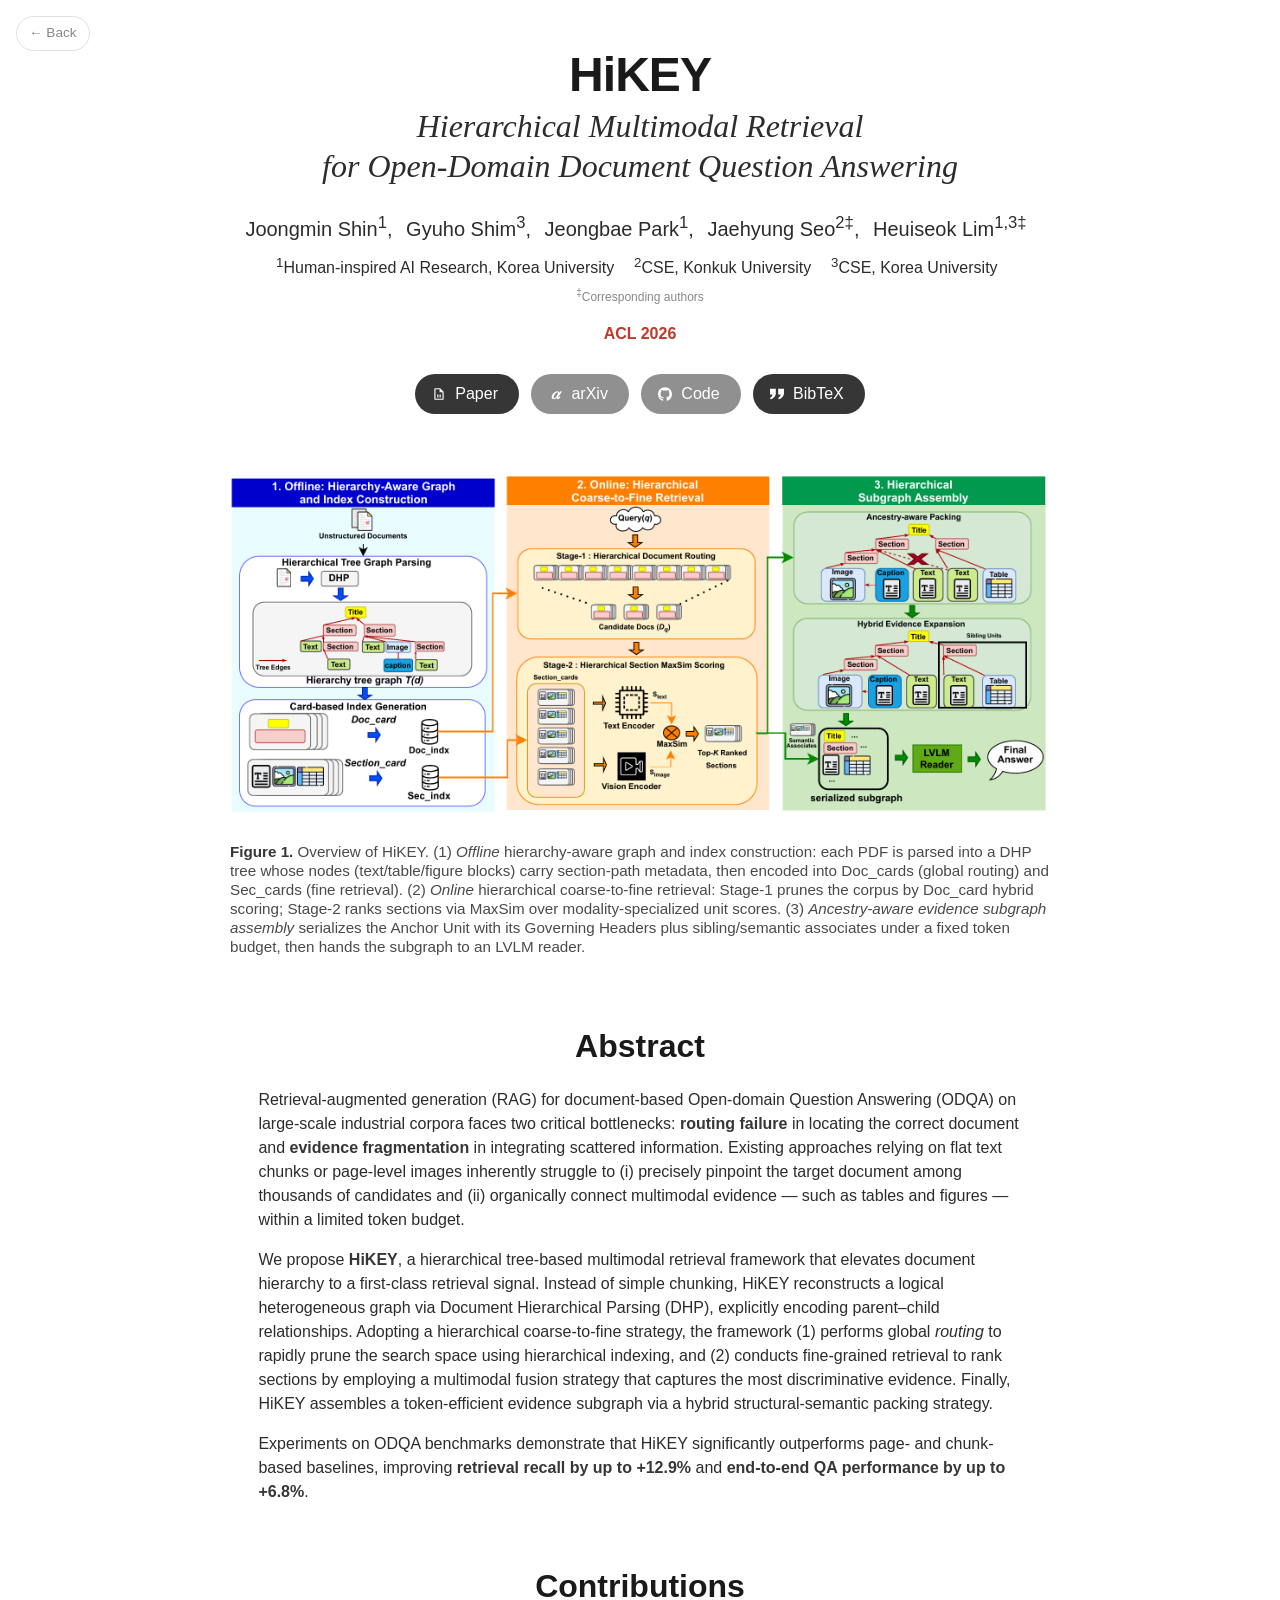
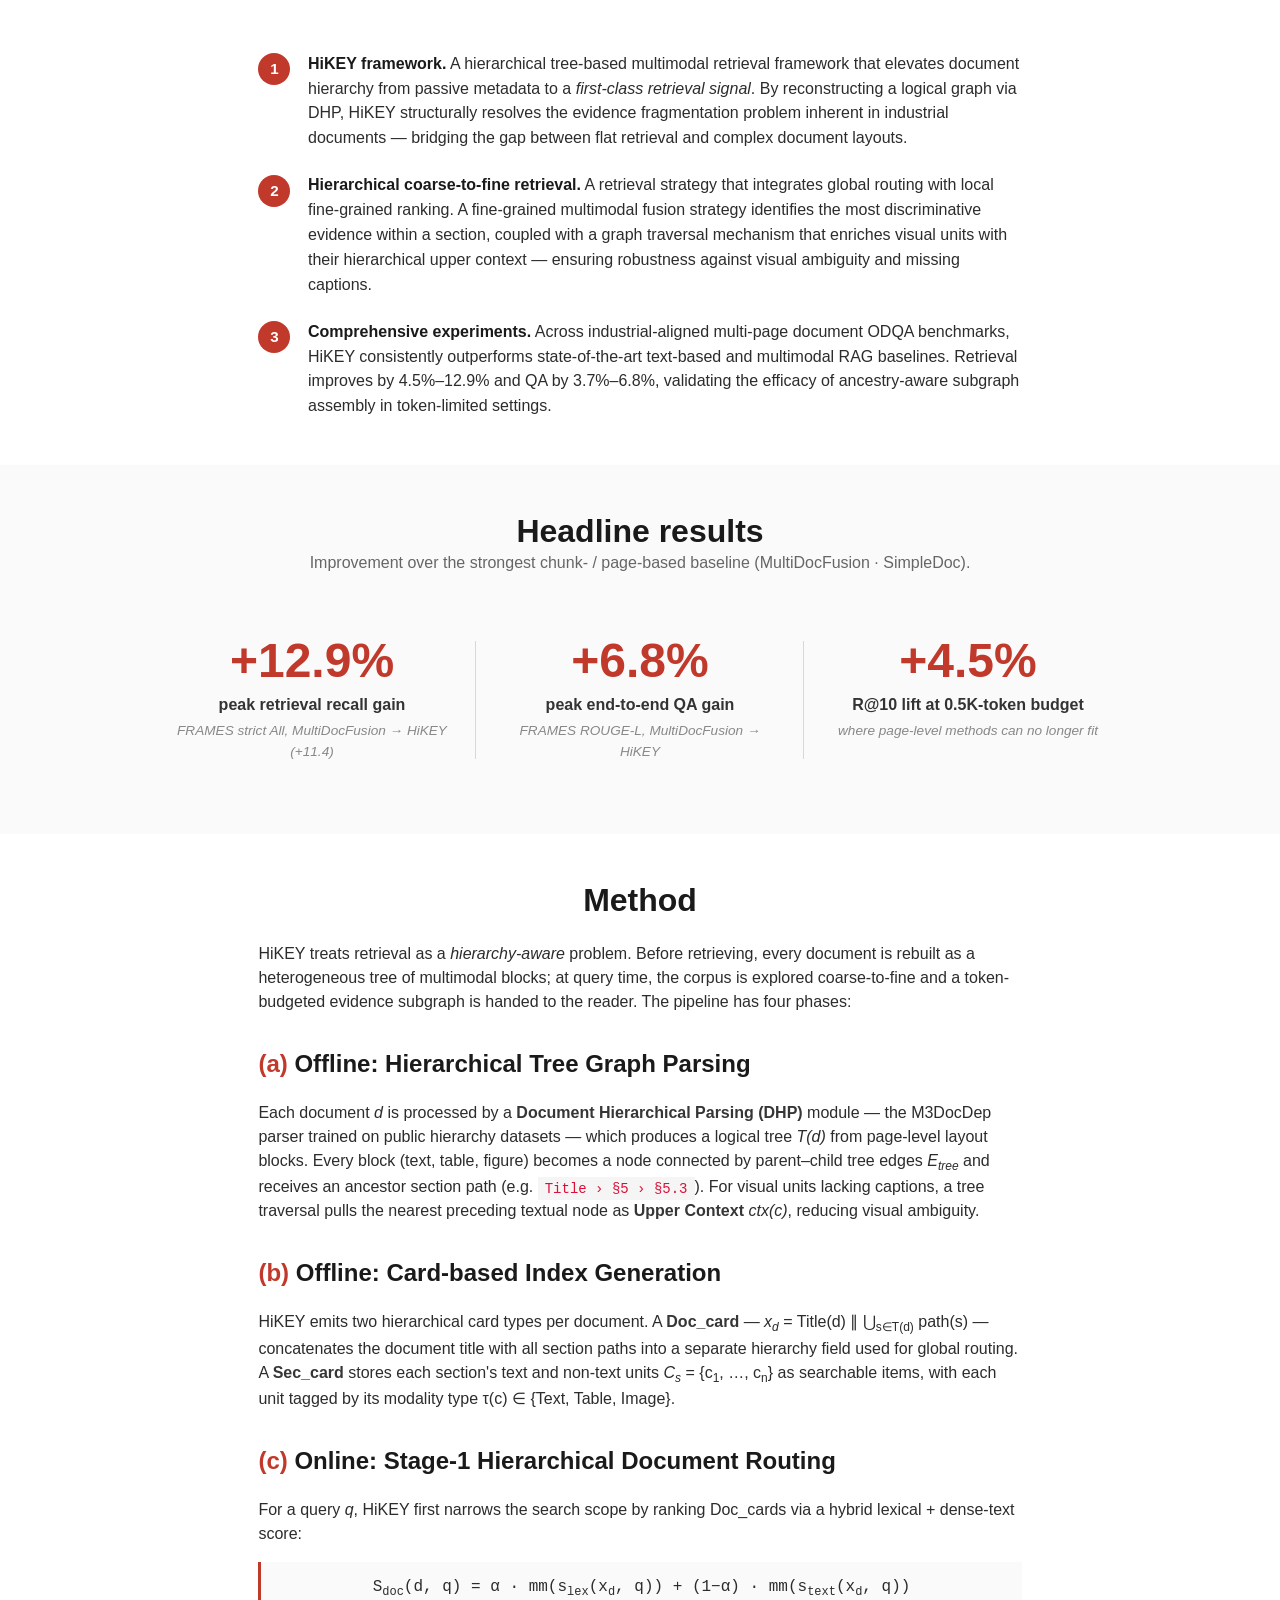
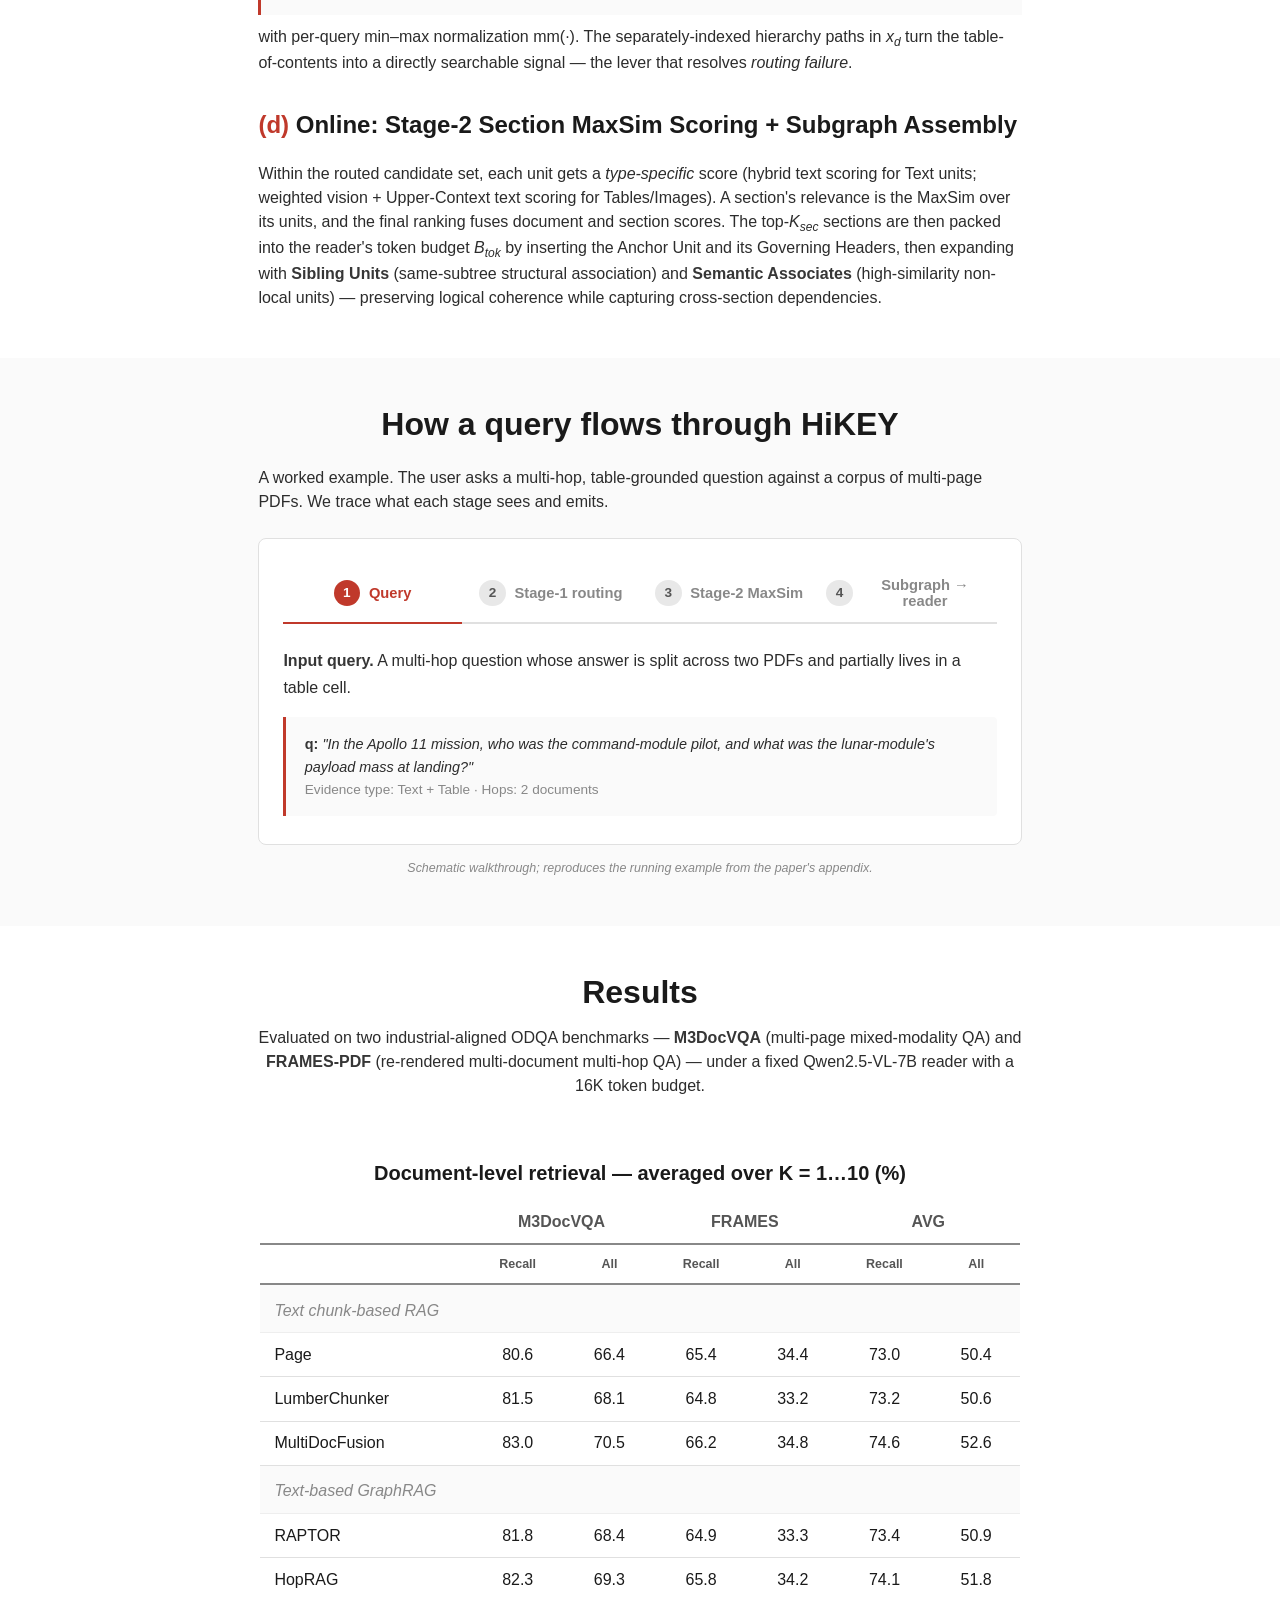
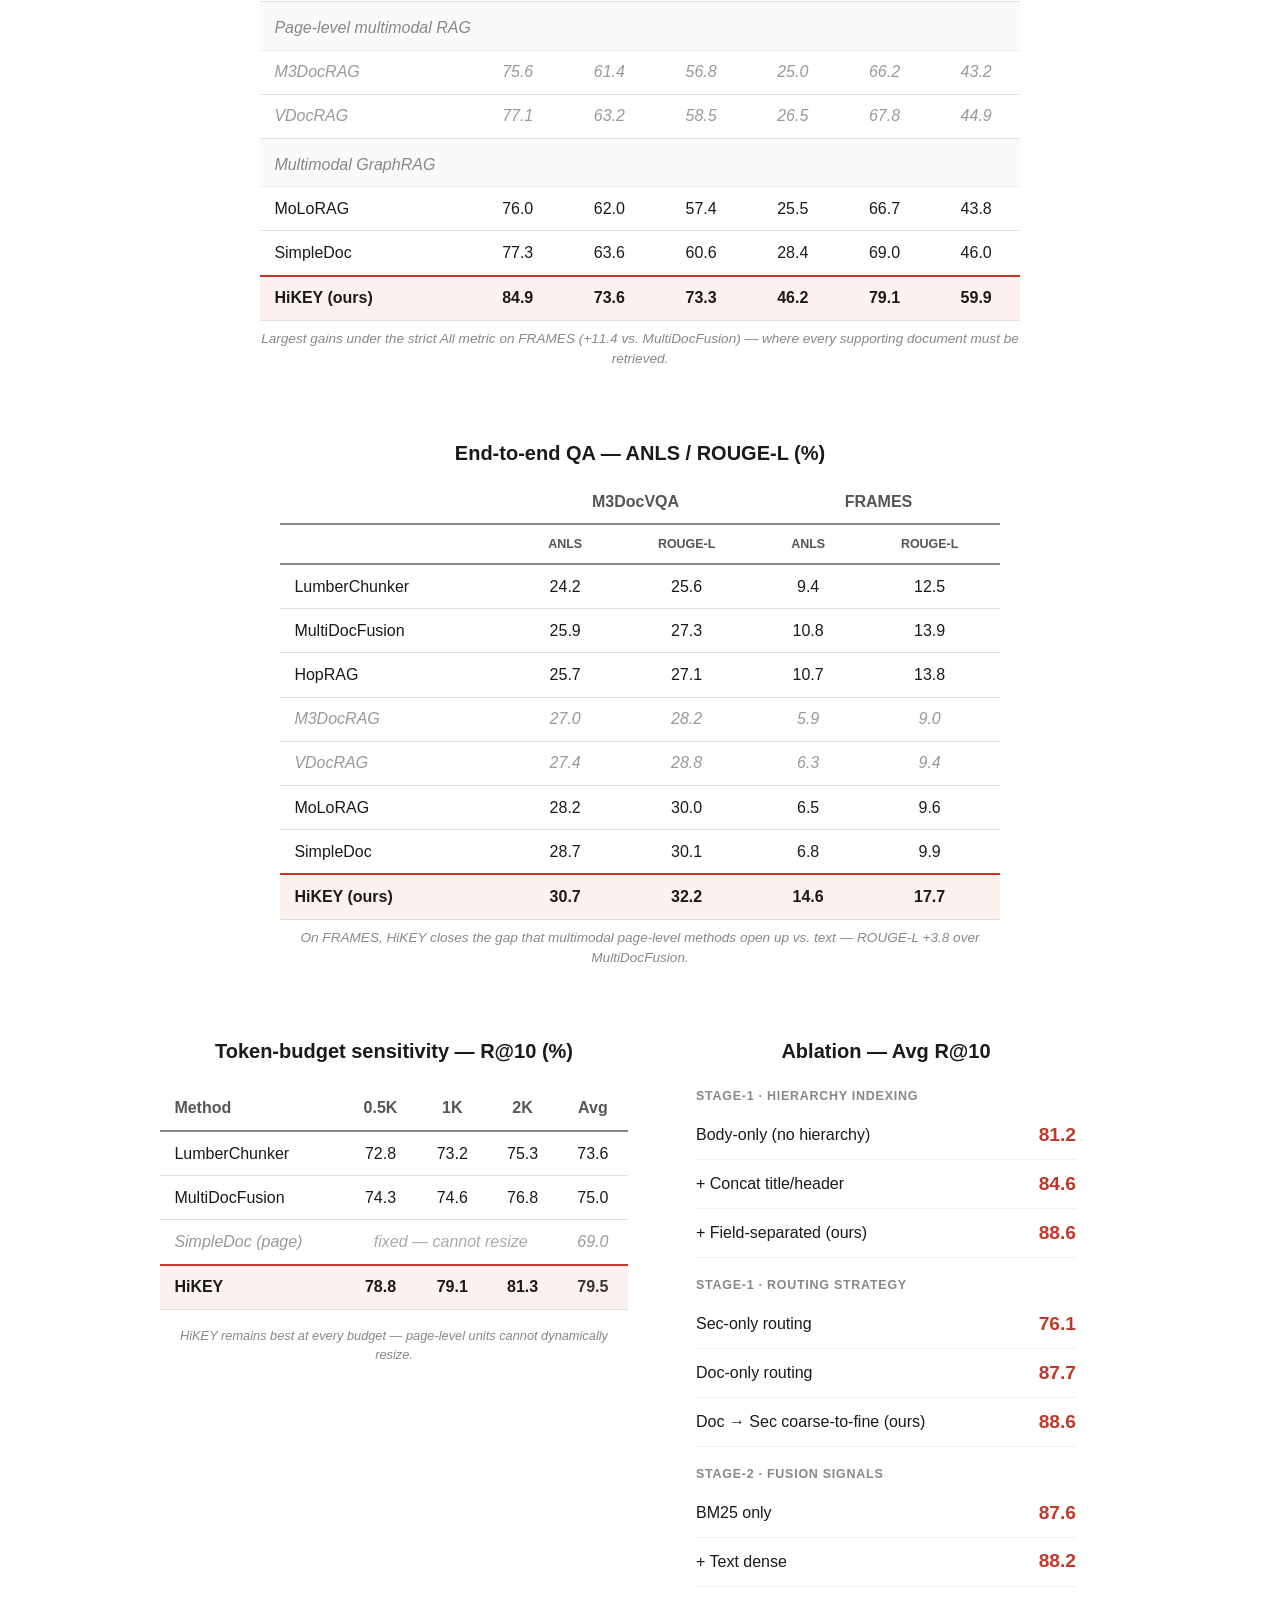
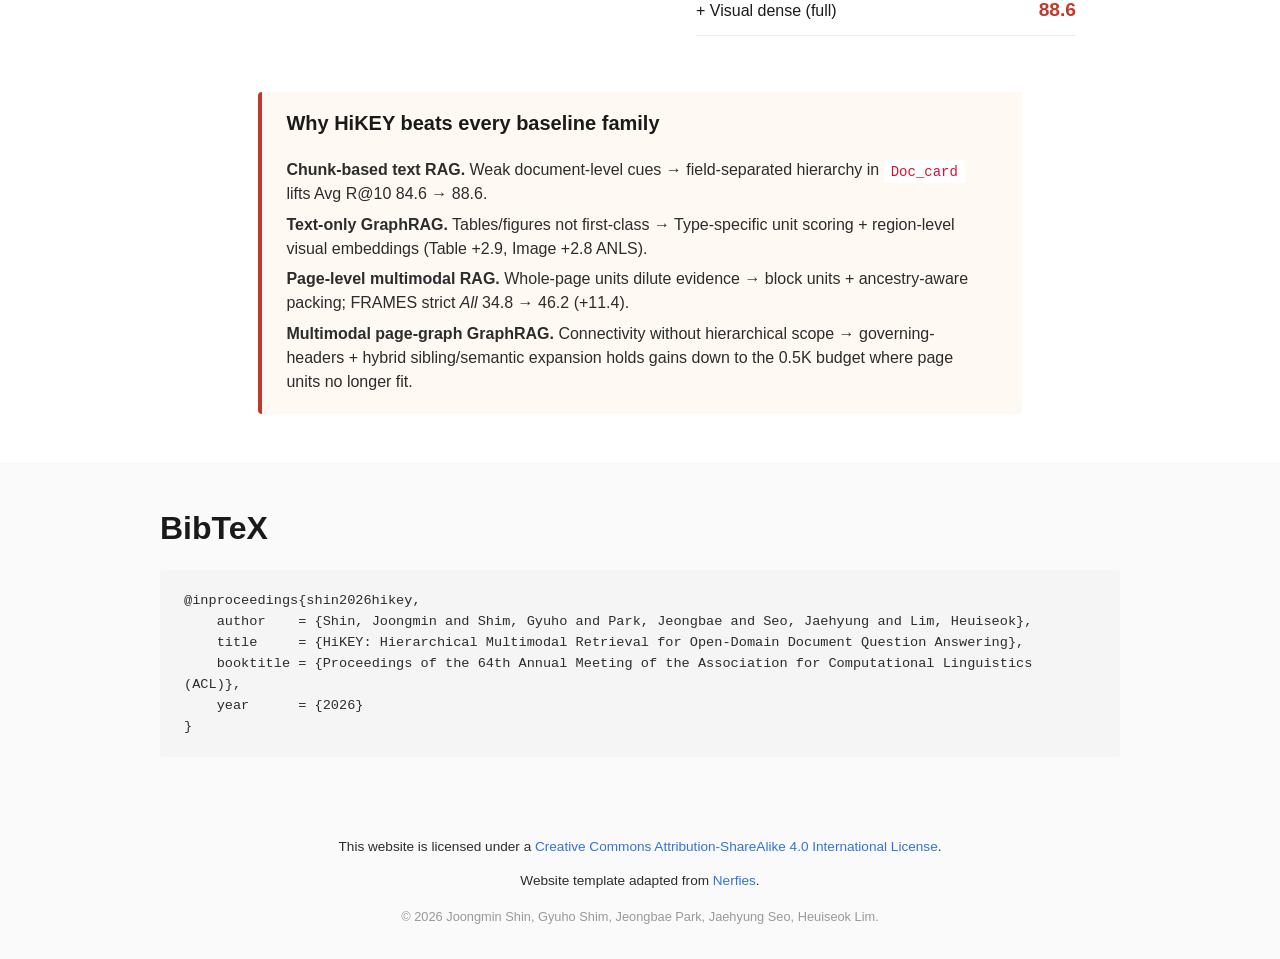
==== projects/hikey/index.html @ 7202aef9 "Add HiKEY project page New project page at projects/hikey/ for "HiKEY: Hierarchical Multimodal Retri" ====
<!DOCTYPE html>
<html lang="en">
<head>
<meta charset="UTF-8">
<meta name="viewport" content="width=device-width, initial-scale=1">
<meta name="color-scheme" content="light only">
<meta name="theme-color" content="#ffffff">
<title>HiKEY</title>
<meta name="description" content="HiKEY: Hierarchical Multimodal Retrieval for Open-Domain Document Question Answering. ACL 2026.">
<meta property="og:title" content="HiKEY — Hierarchical multimodal retrieval for industrial ODQA">
<meta property="og:description" content="Elevate document hierarchy to a first-class retrieval signal. +12.9% retrieval recall, +6.8% end-to-end QA over the strongest baseline.">

<link rel="stylesheet" href="./bulma.min.css">

<style>
  html, body {
    background-color: #ffffff !important;
  }
  body {
    font-family: -apple-system, BlinkMacSystemFont, 'Segoe UI', 'Pretendard', 'Noto Sans KR', Roboto, 'Helvetica Neue', Arial, sans-serif;
    color: #1a1a1a;
  }
  .publication-title {
    font-family: -apple-system, BlinkMacSystemFont, 'Segoe UI', 'Pretendard', Roboto, 'Helvetica Neue', Arial, sans-serif;
    color: #0a0a0a !important;
    font-weight: 800;
    letter-spacing: -0.02em;
  }
  .publication-subtitle {
    font-family: Georgia, 'Times New Roman', 'Noto Serif KR', serif;
    font-weight: normal;
    font-style: italic;
    color: #2c2c2c !important;
  }
  .title, h1.title, h2.title, h3.title, h4.title, h5.title, h6.title {
    color: #1a1a1a !important;
  }
  .subtitle.is-size-3 {
    font-family: Georgia, 'Times New Roman', serif;
  }
  .content, .content p, .content li, .content td {
    color: #2c2c2c;
  }
  p {
    color: #2c2c2c;
  }
  .publication-authors {
    font-family: -apple-system, BlinkMacSystemFont, 'Segoe UI', 'Pretendard', Roboto, 'Helvetica Neue', Arial, sans-serif;
    color: #2c2c2c;
  }
  .publication-authors a {
    color: hsl(204, 86%, 33%) !important;
  }
  .publication-authors a:hover {
    text-decoration: underline;
  }
  .author-block {
    display: inline-block;
    margin-right: 0.4em;
  }
  .publication-links {
    margin-top: 1.5rem;
  }
  .link-block a {
    margin: 0.25rem;
  }
  .hero.teaser .hero-body {
    padding-top: 0;
    padding-bottom: 3rem;
  }
  .hero-body img {
    max-width: 100%;
    height: auto;
    display: block;
    margin: 0 auto;
  }
  .hero.teaser .subtitle {
    margin-top: 1.25rem;
    font-size: 0.95rem;
    color: #4a4a4a;
  }
  .section {
    padding: 3rem 1.5rem;
  }
  pre.bibtex-block {
    background-color: #f5f5f5;
    color: #2c2c2c;
    padding: 1.25rem 1.5rem;
    font-size: 0.85rem;
    line-height: 1.55;
    border-radius: 4px;
    overflow-x: auto;
    position: relative;
    white-space: pre-wrap;
    word-break: break-word;
  }
  .stat-card-col {
    position: relative;
  }
  @media (min-width: 769px) {
    .stat-card-col:not(:last-child)::after {
      content: "";
      position: absolute;
      right: 0;
      top: 20%;
      bottom: 20%;
      width: 1px;
      background: #d8d8d8;
    }
  }
  .bibtex-wrapper {
    position: relative;
  }
  .copy-btn {
    position: absolute;
    top: 0.6rem;
    right: 0.6rem;
    padding: 0.35rem 0.85rem;
    background: white;
    color: #555;
    border: 1px solid #ddd;
    border-radius: 3px;
    font-size: 0.75rem;
    font-family: monospace;
    cursor: pointer;
    transition: all 0.2s;
  }
  .copy-btn:hover {
    background: #f0f0f0;
  }
  .copy-btn.copied {
    background: #48c774;
    color: white;
    border-color: #48c774;
  }
  table.results {
    margin: 1rem auto;
    border-collapse: collapse;
  }
  table.results th, table.results td {
    padding: 0.6rem 0.9rem;
    text-align: center;
    border-bottom: 1px solid #e0e0e0;
  }
  table.results th {
    font-weight: 600;
    color: #555;
    border-bottom: 2px solid #888;
  }
  table.results td:first-child, table.results th:first-child {
    text-align: left;
  }
  table.results tr.dim td {
    color: #999;
    font-style: italic;
  }
  table.results tr.ours td {
    border-top: 2px solid #c0392b;
    font-weight: 600;
    background: #fdf2f0;
    color: #1a1a1a;
  }
  table.results tr.group-header td {
    font-style: italic;
    color: #888;
    background: #fafafa;
    text-align: left;
    border-bottom: 1px solid #eee;
    padding-top: 0.85rem;
  }
  .table-scroll {
    overflow-x: auto;
    -webkit-overflow-scrolling: touch;
  }
  .table-scroll table.results {
    min-width: 480px;
  }
  .delta-positive {
    color: #c0392b;
    font-weight: 600;
  }
  .ablation-row {
    display: flex;
    justify-content: space-between;
    align-items: center;
    padding: 0.6rem 0;
    border-bottom: 1px solid #eee;
  }
  .ablation-value {
    font-weight: 700;
    color: #c0392b;
    font-size: 1.2rem;
  }
  .ablation-group {
    font-size: 0.78rem;
    text-transform: uppercase;
    letter-spacing: 0.06em;
    color: #888;
    font-weight: 700;
    margin: 1.1rem 0 0.35rem;
  }
  .highlight-stat {
    font-size: 1.4rem;
    font-weight: 700;
    color: #c0392b;
  }
  .stat-card {
    text-align: center;
    padding: 1.5rem 1rem;
  }
  .stat-card .value {
    font-family: 'Google Sans', sans-serif;
    font-size: 3rem;
    font-weight: 700;
    color: #c0392b;
    line-height: 1;
    margin-bottom: 0.5rem;
  }
  .stat-card .label {
    color: #333;
    font-weight: 600;
    margin-bottom: 0.25rem;
  }
  .stat-card .meta {
    color: #888;
    font-size: 0.85rem;
    font-style: italic;
  }
  .contribution-list {
    margin-top: 1.5rem;
  }
  .contribution-item {
    display: flex;
    align-items: flex-start;
    gap: 1.1rem;
    margin-bottom: 1.4rem;
  }
  .contribution-num {
    flex-shrink: 0;
    width: 2rem;
    height: 2rem;
    background: #c0392b;
    color: #fff;
    border-radius: 50%;
    display: flex;
    align-items: center;
    justify-content: center;
    font-weight: 700;
    font-size: 0.95rem;
    margin-top: 0.1rem;
  }
  .contribution-text {
    flex: 1;
    color: #2c2c2c;
    line-height: 1.55;
  }
  .contribution-text strong {
    color: #1a1a1a;
  }
  /* Walkthrough (Pipeline stages) */
  .walkthrough {
    background: #ffffff;
    border: 1px solid #e0e0e0;
    border-radius: 8px;
    padding: 1.5rem 1.5rem 1.75rem;
  }
  .walk-steps {
    display: flex;
    gap: 0;
    margin-bottom: 1.5rem;
    border-bottom: 2px solid #e0e0e0;
  }
  .walk-step {
    flex: 1;
    background: none;
    border: none;
    padding: 0.85rem 0.5rem;
    font-size: 0.92rem;
    font-weight: 600;
    color: #888;
    cursor: pointer;
    border-bottom: 2px solid transparent;
    margin-bottom: -2px;
    display: flex;
    align-items: center;
    gap: 0.55rem;
    justify-content: center;
    font-family: inherit;
    transition: color 0.18s, border-color 0.18s;
  }
  .walk-step:hover:not(.active) {
    color: #555;
  }
  .walk-step.active {
    color: #c0392b;
    border-bottom-color: #c0392b;
  }
  .walk-num {
    display: inline-flex;
    width: 1.65rem;
    height: 1.65rem;
    align-items: center;
    justify-content: center;
    background: #e8e8e8;
    color: #555;
    border-radius: 50%;
    font-size: 0.85rem;
    font-weight: 700;
    flex-shrink: 0;
  }
  .walk-step.active .walk-num {
    background: #c0392b;
    color: #ffffff;
  }
  .walk-pane {
    display: none;
  }
  .walk-pane.active {
    display: block;
  }
  .walk-desc {
    color: #2c2c2c;
    line-height: 1.65;
    margin-bottom: 1rem;
  }
  .walk-desc code {
    background: #f4f4f5;
    padding: 0.08rem 0.4rem;
    border-radius: 3px;
    font-size: 0.88em;
    color: #1a1a1a;
  }
  .pipeline-box {
    background: #fafafa;
    border-left: 3px solid #c0392b;
    border-radius: 0 4px 4px 0;
    padding: 1rem 1.15rem;
    margin-top: 0.85rem;
    font-size: 0.9rem;
    color: #2c2c2c;
    line-height: 1.55;
  }
  .pipeline-box code {
    background: #fff;
    border: 1px solid #f0d4cf;
  }
  .pipeline-eq {
    display: block;
    background: #ffffff;
    border: 1px dashed #f0d4cf;
    border-radius: 4px;
    padding: 0.65rem 0.85rem;
    margin: 0.75rem 0;
    font-family: ui-monospace, 'SF Mono', Consolas, monospace;
    font-size: 0.83rem;
    color: #1a1a1a;
    overflow-x: auto;
  }
  @media (max-width: 768px) {
    .walk-step {
      font-size: 0.82rem;
      padding: 0.7rem 0.3rem;
    }
    .walk-label {
      display: none;
    }
    .walk-step .walk-num {
      width: 2rem;
      height: 2rem;
      font-size: 1rem;
    }
  }
  footer.footer {
    background-color: #fafafa;
    padding: 2rem 1.5rem;
  }
  footer .content {
    text-align: center;
    font-size: 0.85rem;
    color: #777;
  }
  footer .content a {
    color: #3273dc;
  }
  .back-link {
    position: fixed;
    top: 1rem;
    left: 1rem;
    font-size: 0.85rem;
    color: #888;
    background: rgba(255,255,255,0.85);
    backdrop-filter: blur(6px);
    padding: 0.4rem 0.75rem;
    border-radius: 999px;
    border: 1px solid #e0e0e0;
    text-decoration: none;
    z-index: 100;
    transition: all 0.18s;
  }
  .back-link:hover {
    color: #c0392b;
    border-color: #f0d4cf;
  }
</style>
</head>
<body>

<a href="../../index.html" class="back-link">&larr; Back</a>

<!-- ════════════ HERO ════════════ -->
<section class="hero">
  <div class="hero-body">
    <div class="container is-max-desktop">
      <div class="columns is-centered">
        <div class="column has-text-centered">

          <h1 class="title is-1 publication-title">HiKEY</h1>
          <h2 class="subtitle is-size-3 publication-subtitle">
            Hierarchical Multimodal Retrieval<br>
            for Open-Domain Document Question Answering
          </h2>

          <div class="is-size-5 publication-authors">
            <span class="author-block">
              Joongmin Shin<sup>1</sup>,
            </span>
            <span class="author-block">
              Gyuho Shim<sup>3</sup>,
            </span>
            <span class="author-block">
              Jeongbae Park<sup>1</sup>,
            </span>
            <span class="author-block">
              Jaehyung Seo<sup>2&ddagger;</sup>,
            </span>
            <span class="author-block">
              Heuiseok Lim<sup>1,3&ddagger;</sup>
            </span>
          </div>

          <div class="is-size-6 publication-authors" style="margin-top: 0.6rem;">
            <span class="author-block"><sup>1</sup>Human-inspired AI Research, Korea University</span> &nbsp;
            <span class="author-block"><sup>2</sup>CSE, Konkuk University</span> &nbsp;
            <span class="author-block"><sup>3</sup>CSE, Korea University</span>
          </div>
          <div class="is-size-7" style="margin-top: 0.3rem; color: #888;">
            <sup>&ddagger;</sup>Corresponding authors
          </div>

          <div class="is-size-6" style="margin-top: 1rem; color: #c0392b; font-weight: 600; font-family: 'Google Sans', sans-serif;">
            ACL 2026
          </div>

          <!-- Buttons -->
          <div class="publication-links">
            <span class="link-block">
              <a href="./HiKEY_camera_ready.pdf" class="external-link button is-normal is-rounded is-dark" target="_blank" rel="noopener">
                <span class="icon">
                  <svg width="14" height="14" viewBox="0 0 24 24" fill="currentColor" xmlns="http://www.w3.org/2000/svg" aria-hidden="true">
                    <path d="M14 2H6a2 2 0 0 0-2 2v16a2 2 0 0 0 2 2h12a2 2 0 0 0 2-2V8l-6-6zm4 18H6V4h7v5h5v11zM9 13h2v5H9v-5zm4 0h2v5h-2v-5z"/>
                  </svg>
                </span>
                <span>Paper</span>
              </a>
            </span>
            <span class="link-block">
              <a href="javascript:void(0);" class="external-link button is-normal is-rounded is-dark" style="opacity: 0.55; cursor: not-allowed;" title="arXiv link coming soon">
                <span class="icon" style="font-family: 'Times New Roman', serif; font-style: italic; font-weight: 700; font-size: 1em; line-height: 1;">𝛼</span>
                <span>arXiv</span>
              </a>
            </span>
            <span class="link-block">
              <a href="javascript:void(0);" class="external-link button is-normal is-rounded is-dark" style="opacity: 0.55; cursor: not-allowed;" title="Code release pending">
                <span class="icon">
                  <svg width="14" height="14" viewBox="0 0 24 24" fill="currentColor" xmlns="http://www.w3.org/2000/svg" aria-hidden="true">
                    <path d="M12 .297c-6.63 0-12 5.373-12 12 0 5.303 3.438 9.8 8.205 11.385.6.113.82-.258.82-.577 0-.285-.01-1.04-.015-2.04-3.338.724-4.042-1.61-4.042-1.61-.546-1.387-1.333-1.756-1.333-1.756-1.089-.745.084-.729.084-.729 1.205.084 1.838 1.237 1.838 1.237 1.07 1.834 2.807 1.304 3.492.997.107-.775.418-1.305.762-1.604-2.665-.305-5.467-1.334-5.467-5.93 0-1.31.467-2.38 1.235-3.22-.135-.303-.54-1.523.105-3.176 0 0 1.005-.322 3.3 1.23.96-.267 1.98-.4 3-.405 1.02.005 2.04.138 3 .405 2.28-1.552 3.285-1.23 3.285-1.23.645 1.653.24 2.873.12 3.176.765.84 1.23 1.91 1.23 3.22 0 4.61-2.805 5.625-5.475 5.92.42.36.81 1.096.81 2.22 0 1.606-.015 2.896-.015 3.286 0 .315.21.69.825.57C20.565 22.092 24 17.592 24 12.297c0-6.627-5.373-12-12-12"/>
                  </svg>
                </span>
                <span>Code</span>
              </a>
            </span>
            <span class="link-block">
              <a href="#bibtex" class="external-link button is-normal is-rounded is-dark">
                <span class="icon">
                  <svg width="14" height="14" viewBox="0 0 24 24" fill="currentColor" xmlns="http://www.w3.org/2000/svg" aria-hidden="true">
                    <path d="M9.983 3v7.391c0 5.704-3.731 9.57-8.983 10.609l-.995-2.151c2.432-.917 3.995-3.638 3.995-5.849H0V3h9.983zm14.017 0v7.391c0 5.704-3.748 9.571-9 10.609l-.996-2.151c2.433-.917 3.996-3.638 3.996-5.849h-3.983V3H24z"/>
                  </svg>
                </span>
                <span>BibTeX</span>
              </a>
            </span>
          </div>

        </div>
      </div>
    </div>
  </div>
</section>

<!-- ════════════ TEASER FIGURE ════════════ -->
<section class="hero teaser">
  <div class="container is-max-desktop">
    <div class="hero-body">
      <img src="./architecture.png" alt="HiKEY system architecture">
      <p class="subtitle" style="max-width: 820px; margin: 1.25rem auto 0; text-align: left;">
        <strong>Figure 1.</strong> Overview of HiKEY.
        (1) <em>Offline</em> hierarchy-aware graph and index construction: each PDF is parsed into a DHP tree whose nodes (text/table/figure blocks) carry section-path metadata, then encoded into Doc_cards (global routing) and Sec_cards (fine retrieval).
        (2) <em>Online</em> hierarchical coarse-to-fine retrieval: Stage-1 prunes the corpus by Doc_card hybrid scoring; Stage-2 ranks sections via MaxSim over modality-specialized unit scores.
        (3) <em>Ancestry-aware evidence subgraph assembly</em> serializes the Anchor Unit with its Governing Headers plus sibling/semantic associates under a fixed token budget, then hands the subgraph to an LVLM reader.
      </p>
    </div>
  </div>
</section>

<!-- ════════════ ABSTRACT ════════════ -->
<section class="section" style="padding-top: 1.5rem;">
  <div class="container is-max-desktop">
    <div class="columns is-centered has-text-centered">
      <div class="column is-four-fifths">
        <h2 class="title is-3">Abstract</h2>
        <div class="content" style="text-align: left;">
          <p>
            Retrieval-augmented generation (RAG) for document-based Open-domain Question Answering (ODQA) on large-scale industrial corpora faces two critical bottlenecks: <strong>routing failure</strong> in locating the correct document and <strong>evidence fragmentation</strong> in integrating scattered information.
            Existing approaches relying on flat text chunks or page-level images inherently struggle to (i) precisely pinpoint the target document among thousands of candidates and (ii) organically connect multimodal evidence — such as tables and figures — within a limited token budget.
          </p>
          <p>
            We propose <strong>HiKEY</strong>, a hierarchical tree-based multimodal retrieval framework that elevates document hierarchy to a first-class retrieval signal.
            Instead of simple chunking, HiKEY reconstructs a logical heterogeneous graph via Document Hierarchical Parsing (DHP), explicitly encoding parent–child relationships.
            Adopting a hierarchical coarse-to-fine strategy, the framework (1) performs global <em>routing</em> to rapidly prune the search space using hierarchical indexing, and (2) conducts fine-grained retrieval to rank sections by employing a multimodal fusion strategy that captures the most discriminative evidence.
            Finally, HiKEY assembles a token-efficient evidence subgraph via a hybrid structural-semantic packing strategy.
          </p>
          <p>
            Experiments on ODQA benchmarks demonstrate that HiKEY significantly outperforms page- and chunk-based baselines, improving <strong>retrieval recall by up to +12.9%</strong> and <strong>end-to-end QA performance by up to +6.8%</strong>.
          </p>
        </div>
      </div>
    </div>
  </div>
</section>

<!-- ════════════ CONTRIBUTIONS ════════════ -->
<section class="section" style="padding-top: 1rem; padding-bottom: 1.5rem;">
  <div class="container is-max-desktop">
    <div class="columns is-centered has-text-centered">
      <div class="column is-four-fifths">
        <h2 class="title is-3">Contributions</h2>
      </div>
    </div>
    <div class="columns is-centered">
      <div class="column is-four-fifths">
        <div class="contribution-list">
          <div class="contribution-item">
            <span class="contribution-num">1</span>
            <div class="contribution-text">
              <strong>HiKEY framework.</strong> A hierarchical tree-based multimodal retrieval framework that elevates document hierarchy from passive metadata to a <em>first-class retrieval signal</em>. By reconstructing a logical graph via DHP, HiKEY structurally resolves the evidence fragmentation problem inherent in industrial documents — bridging the gap between flat retrieval and complex document layouts.
            </div>
          </div>
          <div class="contribution-item">
            <span class="contribution-num">2</span>
            <div class="contribution-text">
              <strong>Hierarchical coarse-to-fine retrieval.</strong> A retrieval strategy that integrates global routing with local fine-grained ranking. A fine-grained multimodal fusion strategy identifies the most discriminative evidence within a section, coupled with a graph traversal mechanism that enriches visual units with their hierarchical upper context — ensuring robustness against visual ambiguity and missing captions.
            </div>
          </div>
          <div class="contribution-item">
            <span class="contribution-num">3</span>
            <div class="contribution-text">
              <strong>Comprehensive experiments.</strong> Across industrial-aligned multi-page document ODQA benchmarks, HiKEY consistently outperforms state-of-the-art text-based and multimodal RAG baselines. Retrieval improves by 4.5%–12.9% and QA by 3.7%–6.8%, validating the efficacy of ancestry-aware subgraph assembly in token-limited settings.
            </div>
          </div>
        </div>
      </div>
    </div>
  </div>
</section>

<!-- ════════════ KEY RESULTS (BIG NUMBERS) ════════════ -->
<section class="section" style="background-color: #fafafa;">
  <div class="container is-max-desktop">
    <div class="columns is-centered">
      <div class="column has-text-centered">
        <h2 class="title is-3">Headline results</h2>
        <p class="subtitle is-size-6" style="color: #666;">Improvement over the strongest chunk- / page-based baseline (MultiDocFusion · SimpleDoc).</p>
      </div>
    </div>
    <div class="columns is-centered" style="margin-top: 1rem;">
      <div class="column is-one-third stat-card-col">
        <div class="stat-card">
          <div class="value">+12.9%</div>
          <div class="label">peak retrieval recall gain</div>
          <div class="meta">FRAMES strict All, MultiDocFusion → HiKEY (+11.4)</div>
        </div>
      </div>
      <div class="column is-one-third stat-card-col">
        <div class="stat-card">
          <div class="value">+6.8%</div>
          <div class="label">peak end-to-end QA gain</div>
          <div class="meta">FRAMES ROUGE-L, MultiDocFusion → HiKEY</div>
        </div>
      </div>
      <div class="column is-one-third stat-card-col">
        <div class="stat-card">
          <div class="value">+4.5%</div>
          <div class="label">R@10 lift at 0.5K-token budget</div>
          <div class="meta">where page-level methods can no longer fit</div>
        </div>
      </div>
    </div>
  </div>
</section>

<!-- ════════════ METHOD ════════════ -->
<section class="section">
  <div class="container is-max-desktop">
    <div class="columns is-centered has-text-centered">
      <div class="column is-four-fifths">
        <h2 class="title is-3">Method</h2>
      </div>
    </div>

    <div class="columns is-centered">
      <div class="column is-four-fifths">
        <div class="content">
          <p>
            HiKEY treats retrieval as a <em>hierarchy-aware</em> problem. Before retrieving, every document is rebuilt as a heterogeneous tree of multimodal blocks; at query time, the corpus is explored coarse-to-fine and a token-budgeted evidence subgraph is handed to the reader. The pipeline has four phases:
          </p>

          <h3 class="title is-4" style="margin-top: 2.25rem;"><span style="color: #c0392b;">(a)</span> Offline: Hierarchical Tree Graph Parsing</h3>
          <p>
            Each document <em>d</em> is processed by a <strong>Document Hierarchical Parsing (DHP)</strong> module — the M3DocDep parser trained on public hierarchy datasets — which produces a logical tree <em>T(d)</em> from page-level layout blocks. Every block (text, table, figure) becomes a node connected by parent–child tree edges <em>E<sub>tree</sub></em> and receives an ancestor section path (e.g. <code>Title › §5 › §5.3</code>). For visual units lacking captions, a tree traversal pulls the nearest preceding textual node as <strong>Upper Context</strong> <em>ctx(c)</em>, reducing visual ambiguity.
          </p>

          <h3 class="title is-4" style="margin-top: 2.25rem;"><span style="color: #c0392b;">(b)</span> Offline: Card-based Index Generation</h3>
          <p>
            HiKEY emits two hierarchical card types per document. A <strong>Doc_card</strong> — <em>x<sub>d</sub></em> = Title(d) ∥ ⋃<sub>s∈T(d)</sub> path(s) — concatenates the document title with all section paths into a separate hierarchy field used for global routing. A <strong>Sec_card</strong> stores each section's text and non-text units <em>C<sub>s</sub></em> = {c<sub>1</sub>, …, c<sub>n</sub>} as searchable items, with each unit tagged by its modality type τ(c) ∈ {Text, Table, Image}.
          </p>

          <h3 class="title is-4" style="margin-top: 2.25rem;"><span style="color: #c0392b;">(c)</span> Online: Stage-1 Hierarchical Document Routing</h3>
          <p>
            For a query <em>q</em>, HiKEY first narrows the search scope by ranking Doc_cards via a hybrid lexical + dense-text score:
          </p>
          <p style="text-align: center; font-family: ui-monospace,'SF Mono',Consolas,monospace; background: #fafafa; padding: 0.85rem; border-left: 3px solid #c0392b; margin: 0.6rem 0;">
            S<sub>doc</sub>(d, q) = α · mm(s<sub>lex</sub>(x<sub>d</sub>, q)) + (1−α) · mm(s<sub>text</sub>(x<sub>d</sub>, q))
          </p>
          <p>
            with per-query min–max normalization mm(·). The separately-indexed hierarchy paths in <em>x<sub>d</sub></em> turn the table-of-contents into a directly searchable signal — the lever that resolves <em>routing failure</em>.
          </p>

          <h3 class="title is-4" style="margin-top: 2.25rem;"><span style="color: #c0392b;">(d)</span> Online: Stage-2 Section MaxSim Scoring + Subgraph Assembly</h3>
          <p>
            Within the routed candidate set, each unit gets a <em>type-specific</em> score (hybrid text scoring for Text units; weighted vision + Upper-Context text scoring for Tables/Images). A section's relevance is the MaxSim over its units, and the final ranking fuses document and section scores. The top-<em>K<sub>sec</sub></em> sections are then packed into the reader's token budget <em>B<sub>tok</sub></em> by inserting the Anchor Unit and its Governing Headers, then expanding with <strong>Sibling Units</strong> (same-subtree structural association) and <strong>Semantic Associates</strong> (high-similarity non-local units) — preserving logical coherence while capturing cross-section dependencies.
          </p>
        </div>
      </div>
    </div>
  </div>
</section>

<!-- ════════════ PIPELINE WALKTHROUGH ════════════ -->
<section class="section" style="background-color: #fafafa;">
  <div class="container is-max-desktop">
    <div class="columns is-centered has-text-centered">
      <div class="column is-four-fifths">
        <h2 class="title is-3">How a query flows through HiKEY</h2>
        <p class="content" style="text-align: left;">
          A worked example. The user asks a multi-hop, table-grounded question against a corpus of multi-page PDFs. We trace what each stage sees and emits.
        </p>
      </div>
    </div>

    <div class="columns is-centered">
      <div class="column is-four-fifths">
        <div class="walkthrough">

          <div class="walk-steps" role="tablist">
            <button class="walk-step active" data-step="1" role="tab" aria-selected="true">
              <span class="walk-num">1</span><span class="walk-label">Query</span>
            </button>
            <button class="walk-step" data-step="2" role="tab" aria-selected="false">
              <span class="walk-num">2</span><span class="walk-label">Stage-1 routing</span>
            </button>
            <button class="walk-step" data-step="3" role="tab" aria-selected="false">
              <span class="walk-num">3</span><span class="walk-label">Stage-2 MaxSim</span>
            </button>
            <button class="walk-step" data-step="4" role="tab" aria-selected="false">
              <span class="walk-num">4</span><span class="walk-label">Subgraph → reader</span>
            </button>
          </div>

          <div class="walk-pane active" data-pane="1">
            <p class="walk-desc">
              <strong>Input query.</strong> A multi-hop question whose answer is split across two PDFs and partially lives in a table cell.
            </p>
            <div class="pipeline-box">
              <strong>q:</strong> <em>"In the Apollo 11 mission, who was the command-module pilot, and what was the lunar-module's payload mass at landing?"</em>
              <br><span style="color:#888; font-size:0.85rem;">Evidence type: Text + Table · Hops: 2 documents</span>
            </div>
          </div>

          <div class="walk-pane" data-pane="2">
            <p class="walk-desc">
              <strong>Hierarchical document routing.</strong> Doc_cards index title + section paths in a <em>separate hierarchy field</em>. HiKEY scores every Doc_card with a lexical + dense-text hybrid, normalizes per query, and returns a candidate set <code>D̂<sub>q</sub></code> — typically a handful of docs out of thousands.
            </p>
            <span class="pipeline-eq">S<sub>doc</sub>(d, q) = α · mm(s<sub>lex</sub>) + (1−α) · mm(s<sub>text</sub>)</span>
            <div class="pipeline-box">
              <strong>D̂<sub>q</sub>:</strong> <code>apollo_11_mission.pdf</code> · <code>lunar_module_eagle.pdf</code> · <code>apollo_crew_bios.pdf</code>
              <br><span style="color:#888; font-size:0.85rem;">Field-separated hierarchy lifts Avg R@10 from 84.6 → 88.6 vs. concatenation.</span>
            </div>
          </div>

          <div class="walk-pane" data-pane="3">
            <p class="walk-desc">
              <strong>Section MaxSim with type-specific scoring.</strong> Inside each candidate doc, every unit is scored under its modality. Tables/Images additionally use the Upper-Context text signal (the closest textual ancestor in the DHP tree) — fixing the case where a figure has no caption.
            </p>
            <span class="pipeline-eq">S<sub>sec</sub>(s, q) = max<sub>c ∈ C<sub>s</sub></sub> s(c, q)</span>
            <div class="pipeline-box">
              <strong>Top sections:</strong>
              <br>• <code>apollo_crew_bios.pdf › Crew › Command Module Pilot</code> &nbsp;<em>(Text anchor)</em>
              <br>• <code>lunar_module_eagle.pdf › Specifications › Mass &amp; Payload</code> &nbsp;<em>(Table anchor + Upper Context)</em>
            </div>
          </div>

          <div class="walk-pane" data-pane="4">
            <p class="walk-desc">
              <strong>Ancestry-aware subgraph.</strong> HiKEY packs the Anchor Unit + its Governing Headers, then fills the remaining budget with Sibling Units (same parent section) and Semantic Associates (high-similarity non-local units). The reader (LVLM) sees a token-efficient subgraph with the hierarchy intact.
            </p>
            <div class="pipeline-box">
              <strong>Subgraph (≤ 0.5K tokens):</strong>
              <br><code># Apollo 11 › ## Crew › ### Command Module Pilot</code>
              <br>&nbsp;&nbsp;<em>Anchor:</em> "Michael Collins served as the command module pilot…"
              <br><code># Lunar Module Eagle › ## Specifications › ### Mass &amp; Payload</code>
              <br>&nbsp;&nbsp;<em>Anchor (Table):</em> [landing mass row · descent-stage payload]
              <br>&nbsp;&nbsp;<em>Sibling:</em> [propellant table — same parent §Specifications]
              <br><span style="color:#888; font-size:0.85rem;">Budget-aware: HiKEY stays best even at 0.5K, where page-level methods cannot fit at all.</span>
            </div>
          </div>

        </div>
        <p style="font-size:0.78rem; color:#888; font-style:italic; text-align:center; margin-top:0.85rem;">
          Schematic walkthrough; reproduces the running example from the paper's appendix.
        </p>
      </div>
    </div>
  </div>
</section>

<!-- ════════════ RESULTS ════════════ -->
<section class="section">
  <div class="container is-max-desktop">
    <div class="columns is-centered has-text-centered">
      <div class="column is-four-fifths">
        <h2 class="title is-3" style="margin-bottom: 1rem;">Results</h2>
        <p class="content" style="margin-bottom: 2.5rem;">
          Evaluated on two industrial-aligned ODQA benchmarks — <strong>M3DocVQA</strong> (multi-page mixed-modality QA) and <strong>FRAMES-PDF</strong> (re-rendered multi-document multi-hop QA) — under a fixed Qwen2.5-VL-7B reader with a 16K token budget.
        </p>
      </div>
    </div>

    <!-- Document retrieval table -->
    <div class="columns is-centered">
      <div class="column is-four-fifths">
        <h3 class="title is-5 has-text-centered" style="margin-bottom: 1rem;">Document-level retrieval — averaged over K = 1…10 (%)</h3>
        <div class="table-scroll">
          <table class="results" style="width: 100%; max-width: 760px; margin: 0 auto;">
            <thead>
              <tr>
                <th></th>
                <th colspan="2">M3DocVQA</th>
                <th colspan="2">FRAMES</th>
                <th colspan="2">AVG</th>
              </tr>
              <tr style="font-size: 0.78rem;">
                <th></th>
                <th>Recall</th><th>All</th>
                <th>Recall</th><th>All</th>
                <th>Recall</th><th>All</th>
              </tr>
            </thead>
            <tbody>
              <tr class="group-header"><td colspan="7">Text chunk-based RAG</td></tr>
              <tr><td>Page</td><td>80.6</td><td>66.4</td><td>65.4</td><td>34.4</td><td>73.0</td><td>50.4</td></tr>
              <tr><td>LumberChunker</td><td>81.5</td><td>68.1</td><td>64.8</td><td>33.2</td><td>73.2</td><td>50.6</td></tr>
              <tr><td>MultiDocFusion</td><td>83.0</td><td>70.5</td><td>66.2</td><td>34.8</td><td>74.6</td><td>52.6</td></tr>
              <tr class="group-header"><td colspan="7">Text-based GraphRAG</td></tr>
              <tr><td>RAPTOR</td><td>81.8</td><td>68.4</td><td>64.9</td><td>33.3</td><td>73.4</td><td>50.9</td></tr>
              <tr><td>HopRAG</td><td>82.3</td><td>69.3</td><td>65.8</td><td>34.2</td><td>74.1</td><td>51.8</td></tr>
              <tr class="group-header"><td colspan="7">Page-level multimodal RAG</td></tr>
              <tr class="dim"><td>M3DocRAG</td><td>75.6</td><td>61.4</td><td>56.8</td><td>25.0</td><td>66.2</td><td>43.2</td></tr>
              <tr class="dim"><td>VDocRAG</td><td>77.1</td><td>63.2</td><td>58.5</td><td>26.5</td><td>67.8</td><td>44.9</td></tr>
              <tr class="group-header"><td colspan="7">Multimodal GraphRAG</td></tr>
              <tr><td>MoLoRAG</td><td>76.0</td><td>62.0</td><td>57.4</td><td>25.5</td><td>66.7</td><td>43.8</td></tr>
              <tr><td>SimpleDoc</td><td>77.3</td><td>63.6</td><td>60.6</td><td>28.4</td><td>69.0</td><td>46.0</td></tr>
              <tr class="ours">
                <td>HiKEY (ours)</td>
                <td>84.9</td><td>73.6</td>
                <td>73.3</td><td>46.2</td>
                <td>79.1</td><td>59.9</td>
              </tr>
            </tbody>
          </table>
        </div>
        <p class="has-text-centered" style="font-size: 0.85rem; color: #888; font-style: italic; margin-top: 0.5rem;">
          Largest gains under the strict <em>All</em> metric on FRAMES (+11.4 vs. MultiDocFusion) — where every supporting document must be retrieved.
        </p>
      </div>
    </div>

    <!-- End-to-end QA table -->
    <div class="columns is-centered" style="margin-top: 3rem;">
      <div class="column is-four-fifths">
        <h3 class="title is-5 has-text-centered" style="margin-bottom: 1rem;">End-to-end QA — ANLS / ROUGE-L (%)</h3>
        <div class="table-scroll">
          <table class="results" style="width: 100%; max-width: 720px; margin: 0 auto;">
            <thead>
              <tr>
                <th></th>
                <th colspan="2">M3DocVQA</th>
                <th colspan="2">FRAMES</th>
              </tr>
              <tr style="font-size: 0.78rem;">
                <th></th>
                <th>ANLS</th><th>ROUGE-L</th>
                <th>ANLS</th><th>ROUGE-L</th>
              </tr>
            </thead>
            <tbody>
              <tr><td>LumberChunker</td><td>24.2</td><td>25.6</td><td>9.4</td><td>12.5</td></tr>
              <tr><td>MultiDocFusion</td><td>25.9</td><td>27.3</td><td>10.8</td><td>13.9</td></tr>
              <tr><td>HopRAG</td><td>25.7</td><td>27.1</td><td>10.7</td><td>13.8</td></tr>
              <tr class="dim"><td>M3DocRAG</td><td>27.0</td><td>28.2</td><td>5.9</td><td>9.0</td></tr>
              <tr class="dim"><td>VDocRAG</td><td>27.4</td><td>28.8</td><td>6.3</td><td>9.4</td></tr>
              <tr><td>MoLoRAG</td><td>28.2</td><td>30.0</td><td>6.5</td><td>9.6</td></tr>
              <tr><td>SimpleDoc</td><td>28.7</td><td>30.1</td><td>6.8</td><td>9.9</td></tr>
              <tr class="ours">
                <td>HiKEY (ours)</td>
                <td>30.7</td><td>32.2</td>
                <td>14.6</td><td>17.7</td>
              </tr>
            </tbody>
          </table>
        </div>
        <p class="has-text-centered" style="font-size: 0.85rem; color: #888; font-style: italic; margin-top: 0.5rem;">
          On FRAMES, HiKEY closes the gap that multimodal page-level methods open up vs. text — ROUGE-L +3.8 over MultiDocFusion.
        </p>
      </div>
    </div>

    <!-- Token budget + Ablation side by side -->
    <div class="columns is-centered" style="margin-top: 3rem;">
      <div class="column is-half">
        <h3 class="title is-5 has-text-centered">Token-budget sensitivity — R@10 (%)</h3>
        <table class="results" style="width: 100%;">
            <thead>
              <tr>
                <th>Method</th>
                <th>0.5K</th>
                <th>1K</th>
                <th>2K</th>
                <th>Avg</th>
              </tr>
            </thead>
            <tbody>
              <tr><td>LumberChunker</td><td>72.8</td><td>73.2</td><td>75.3</td><td>73.6</td></tr>
              <tr><td>MultiDocFusion</td><td>74.3</td><td>74.6</td><td>76.8</td><td>75.0</td></tr>
              <tr class="dim"><td>SimpleDoc (page)</td><td colspan="3" style="color:#aaa;">fixed — cannot resize</td><td>69.0</td></tr>
              <tr class="ours">
                <td>HiKEY</td>
                <td>78.8</td><td>79.1</td><td>81.3</td><td><strong>79.5</strong></td>
              </tr>
            </tbody>
          </table>
        <p class="has-text-centered" style="font-size: 0.8rem; color: #888; font-style: italic; margin-top: 0.5rem;">
          HiKEY remains best at every budget — page-level units cannot dynamically resize.
        </p>
      </div>

      <div class="column is-half">
        <h3 class="title is-5 has-text-centered">Ablation — Avg R@10</h3>
        <div style="max-width: 380px; margin: 0 auto;">
          <div class="ablation-group">Stage-1 · Hierarchy indexing</div>
          <div class="ablation-row">
            <span>Body-only (no hierarchy)</span>
            <span class="ablation-value">81.2</span>
          </div>
          <div class="ablation-row">
            <span>+ Concat title/header</span>
            <span class="ablation-value">84.6</span>
          </div>
          <div class="ablation-row">
            <span>+ Field-separated (ours)</span>
            <span class="ablation-value">88.6</span>
          </div>
          <div class="ablation-group">Stage-1 · Routing strategy</div>
          <div class="ablation-row">
            <span>Sec-only routing</span>
            <span class="ablation-value">76.1</span>
          </div>
          <div class="ablation-row">
            <span>Doc-only routing</span>
            <span class="ablation-value">87.7</span>
          </div>
          <div class="ablation-row">
            <span>Doc → Sec coarse-to-fine (ours)</span>
            <span class="ablation-value">88.6</span>
          </div>
          <div class="ablation-group">Stage-2 · Fusion signals</div>
          <div class="ablation-row">
            <span>BM25 only</span>
            <span class="ablation-value">87.6</span>
          </div>
          <div class="ablation-row">
            <span>+ Text dense</span>
            <span class="ablation-value">88.2</span>
          </div>
          <div class="ablation-row">
            <span>+ Visual dense (full)</span>
            <span class="ablation-value">88.6</span>
          </div>
        </div>
      </div>
    </div>

    <!-- Why baselines fail -->
    <div class="columns is-centered" style="margin-top: 2rem;">
      <div class="column is-four-fifths">
        <div class="notification" style="background-color: #fff9f3; border-left: 4px solid #c0392b;">
          <h3 class="title is-5">Why HiKEY beats every baseline family</h3>
          <p style="margin-bottom: 0.4rem;">
            <strong>Chunk-based text RAG.</strong> Weak document-level cues → field-separated hierarchy in <code>Doc_card</code> lifts Avg R@10 84.6 → 88.6.
          </p>
          <p style="margin-bottom: 0.4rem;">
            <strong>Text-only GraphRAG.</strong> Tables/figures not first-class → Type-specific unit scoring + region-level visual embeddings (Table +2.9, Image +2.8 ANLS).
          </p>
          <p style="margin-bottom: 0.4rem;">
            <strong>Page-level multimodal RAG.</strong> Whole-page units dilute evidence → block units + ancestry-aware packing; FRAMES strict <em>All</em> 34.8 → 46.2 (+11.4).
          </p>
          <p style="margin-bottom: 0;">
            <strong>Multimodal page-graph GraphRAG.</strong> Connectivity without hierarchical scope → governing-headers + hybrid sibling/semantic expansion holds gains down to the 0.5K budget where page units no longer fit.
          </p>
        </div>
      </div>
    </div>
  </div>
</section>

<!-- ════════════ BIBTEX ════════════ -->
<section class="section" id="bibtex" style="background-color: #fafafa;">
  <div class="container is-max-desktop">
    <h2 class="title is-3">BibTeX</h2>
    <div class="bibtex-wrapper">
      <button class="copy-btn" id="copyBibtex">COPY</button>
<pre class="bibtex-block" id="bibtexText">@inproceedings{shin2026hikey,
    author    = {Shin, Joongmin and Shim, Gyuho and Park, Jeongbae and Seo, Jaehyung and Lim, Heuiseok},
    title     = {HiKEY: Hierarchical Multimodal Retrieval for Open-Domain Document Question Answering},
    booktitle = {Proceedings of the 64th Annual Meeting of the Association for Computational Linguistics (ACL)},
    year      = {2026}
}</pre>
    </div>
  </div>
</section>

<!-- ════════════ FOOTER ════════════ -->
<footer class="footer">
  <div class="container">
    <div class="content">
      <p>
        This website is licensed under a
        <a rel="license" href="http://creativecommons.org/licenses/by-sa/4.0/">Creative Commons Attribution-ShareAlike 4.0 International License</a>.
      </p>
      <p>
        Website template adapted from <a href="https://github.com/nerfies/nerfies.github.io">Nerfies</a>.
      </p>
      <p style="margin-top: 1rem; font-size: 0.8rem; color: #999;">
        &copy; 2026 Joongmin Shin, Gyuho Shim, Jeongbae Park, Jaehyung Seo, Heuiseok Lim.
      </p>
    </div>
  </div>
</footer>

<script>
  document.getElementById('copyBibtex').addEventListener('click', function() {
    const text = document.getElementById('bibtexText').innerText;
    navigator.clipboard.writeText(text).then(() => {
      this.textContent = 'COPIED';
      this.classList.add('copied');
      setTimeout(() => {
        this.textContent = 'COPY';
        this.classList.remove('copied');
      }, 1800);
    });
  });

  // Pipeline walkthrough tabs
  document.querySelectorAll('.walk-step').forEach(btn => {
    btn.addEventListener('click', () => {
      const step = btn.dataset.step;
      document.querySelectorAll('.walk-step').forEach(s => {
        s.classList.remove('active');
        s.setAttribute('aria-selected', 'false');
      });
      document.querySelectorAll('.walk-pane').forEach(p => p.classList.remove('active'));
      btn.classList.add('active');
      btn.setAttribute('aria-selected', 'true');
      document.querySelector(`.walk-pane[data-pane="${step}"]`).classList.add('active');
    });
  });
</script>

</body>
</html>
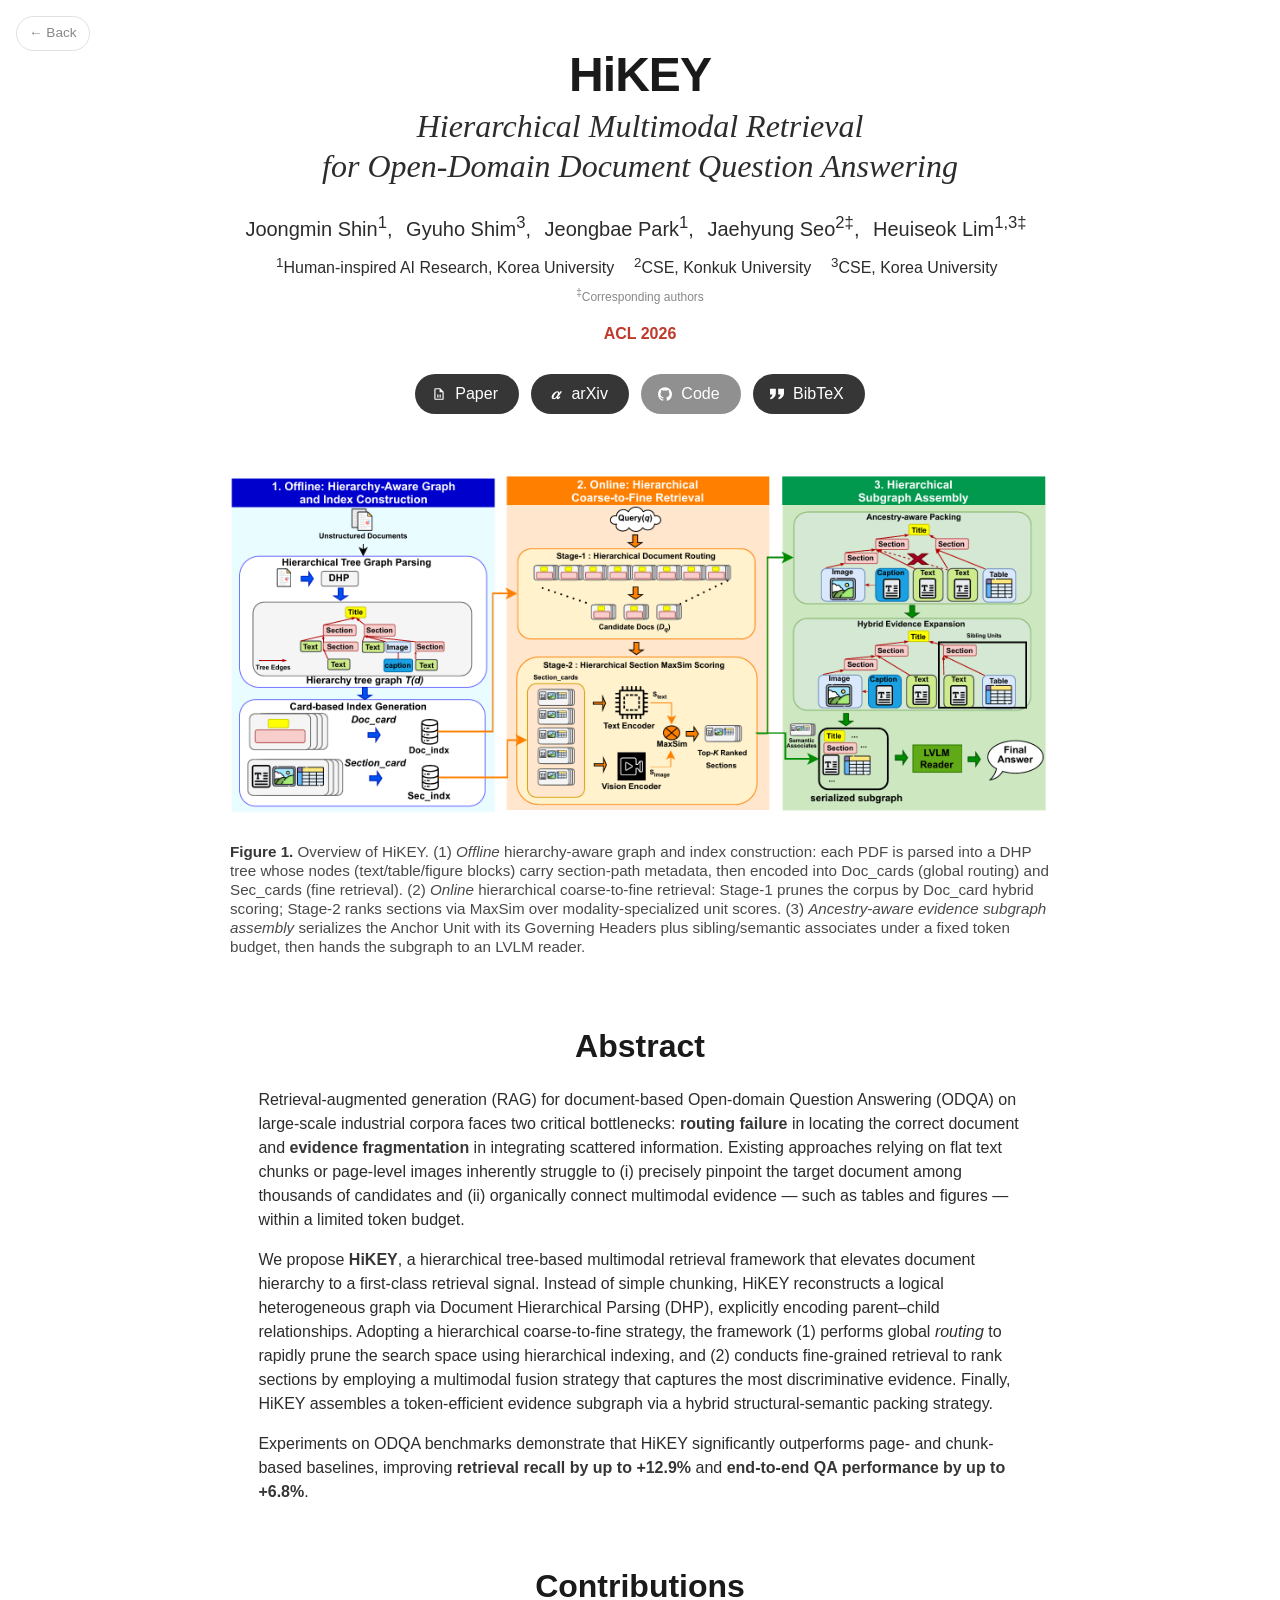
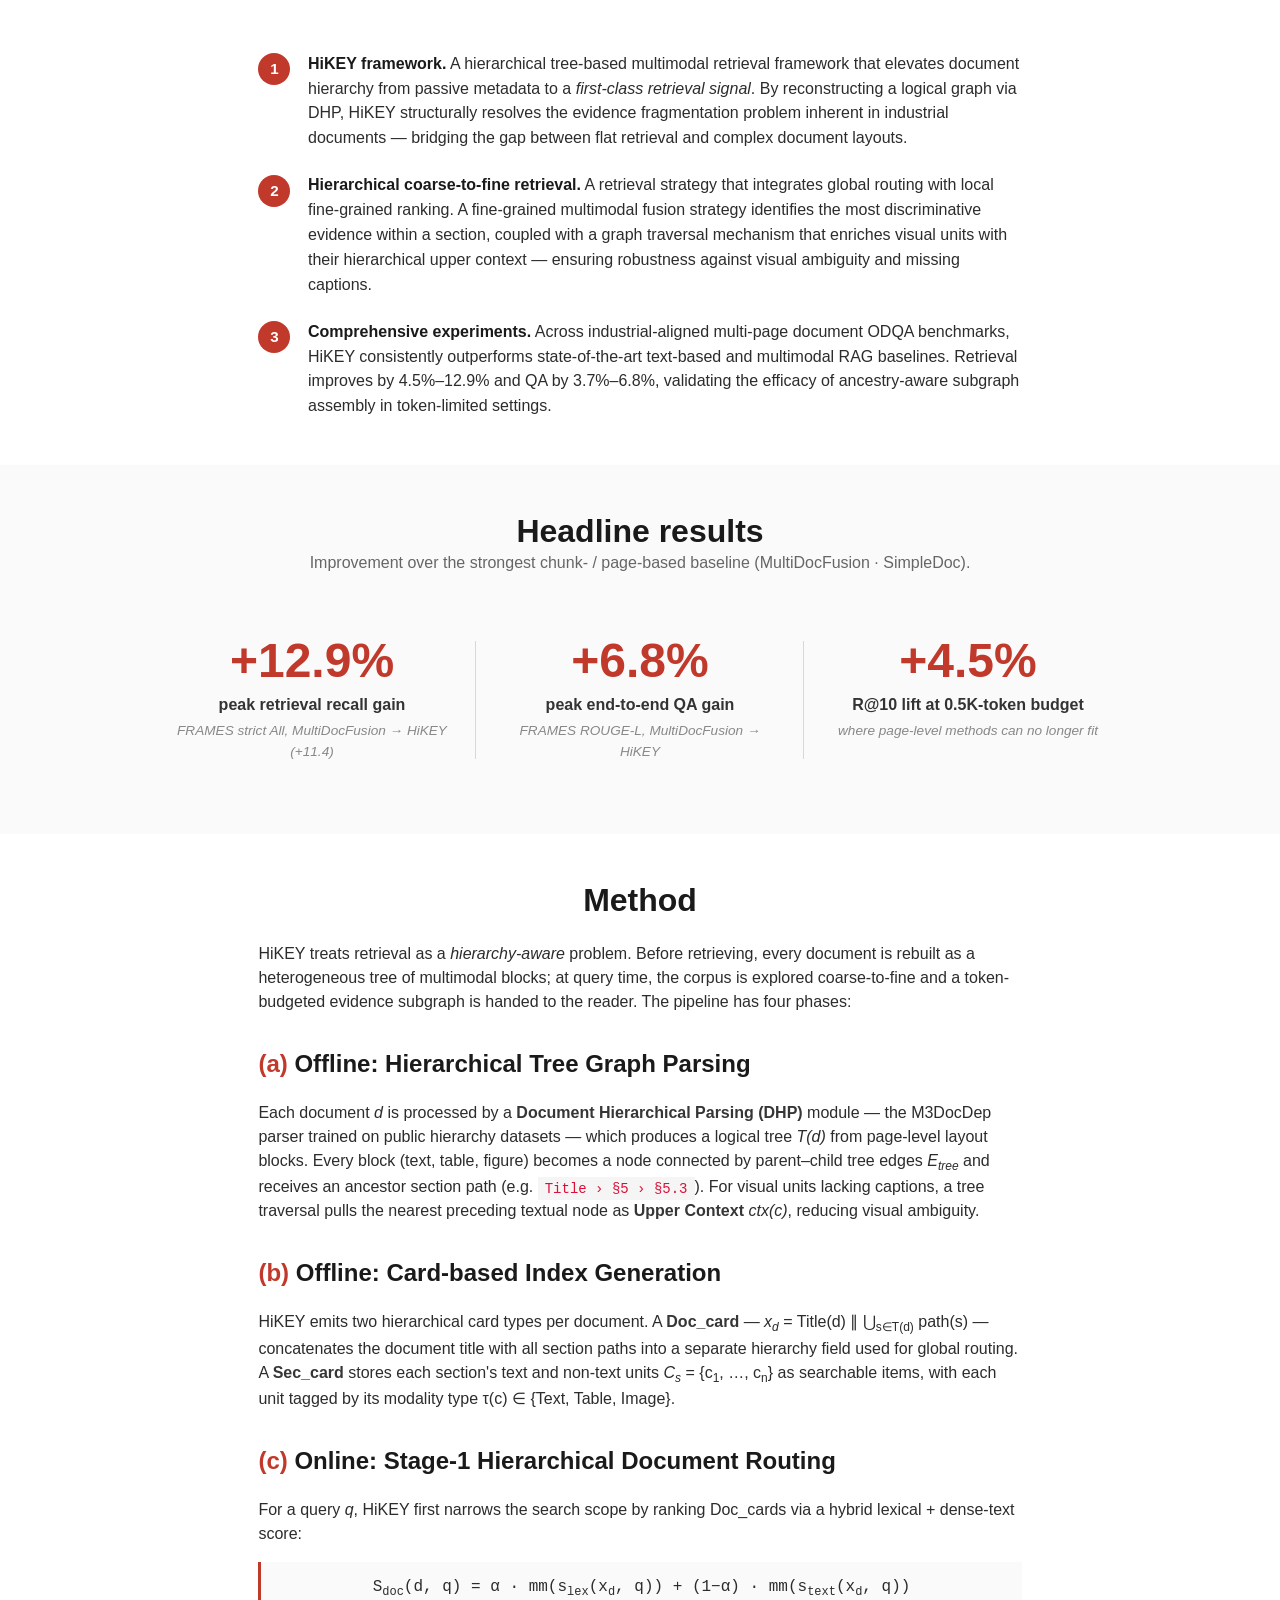
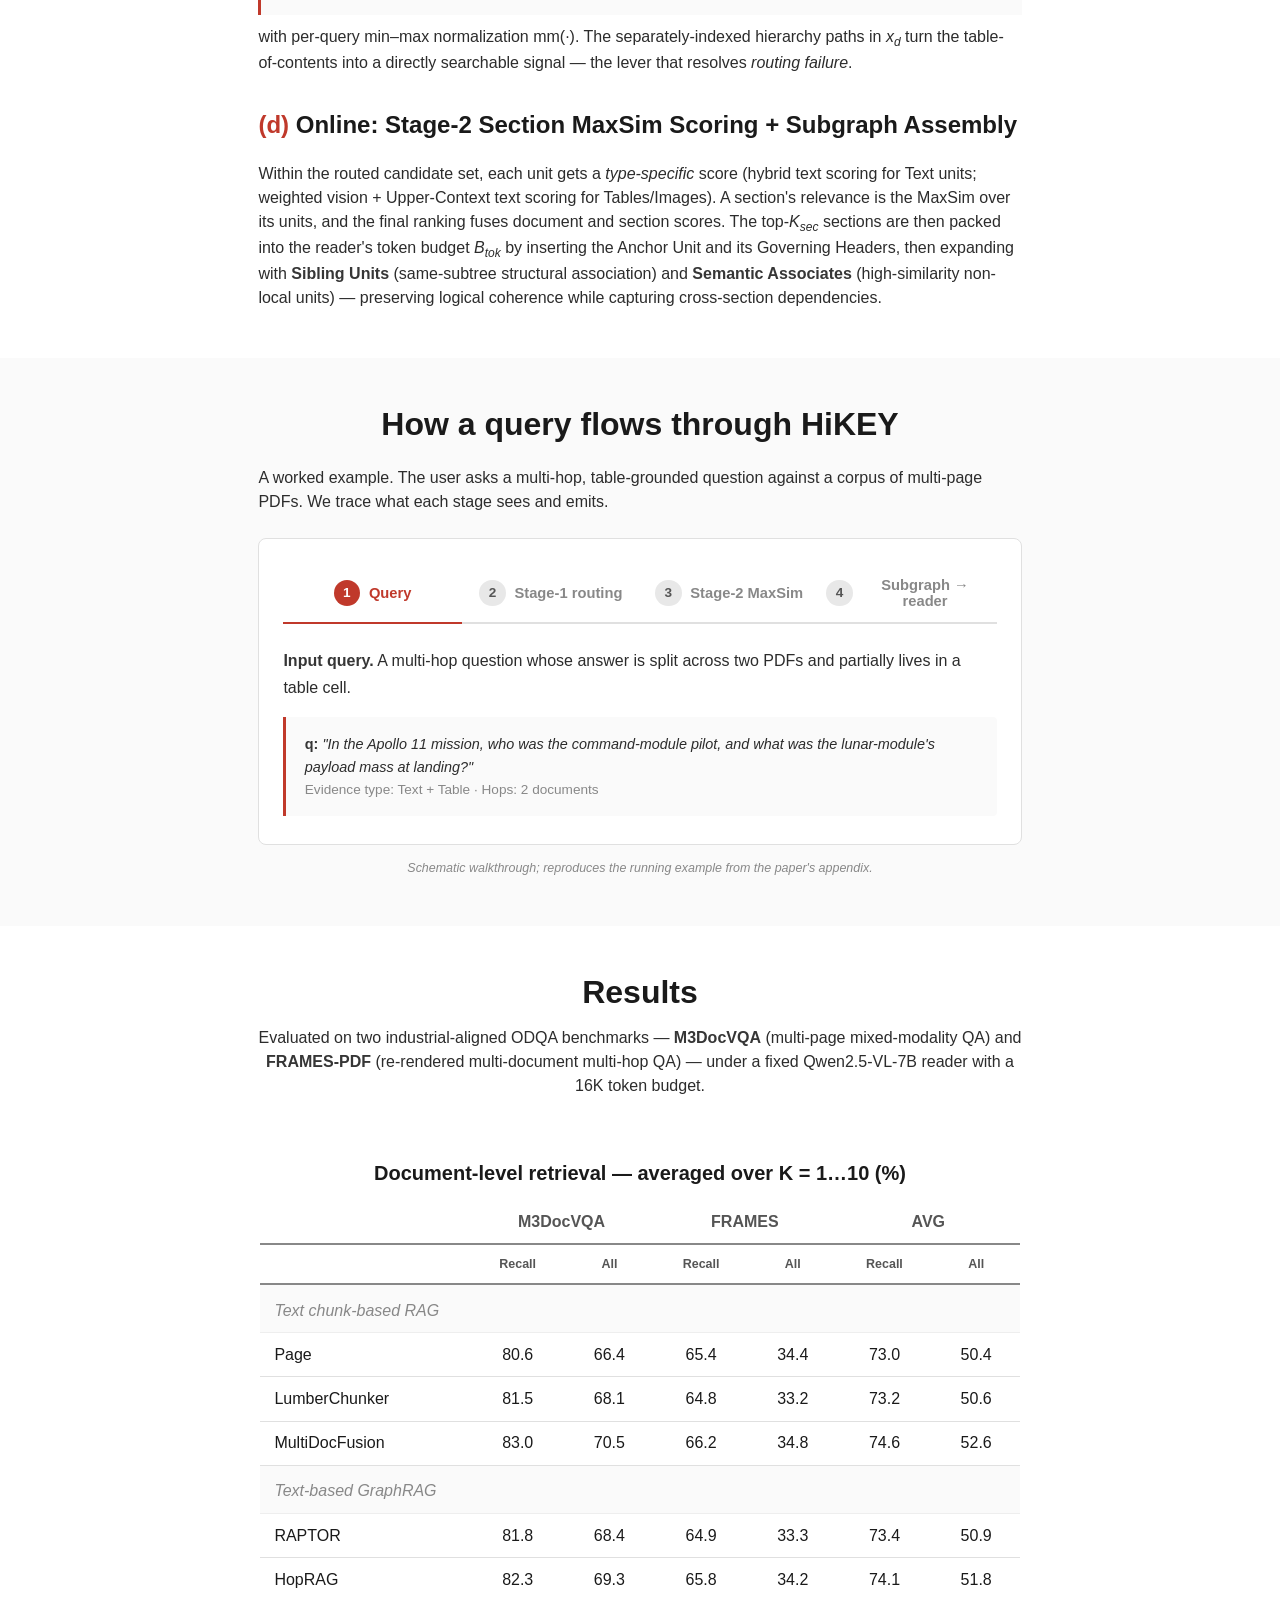
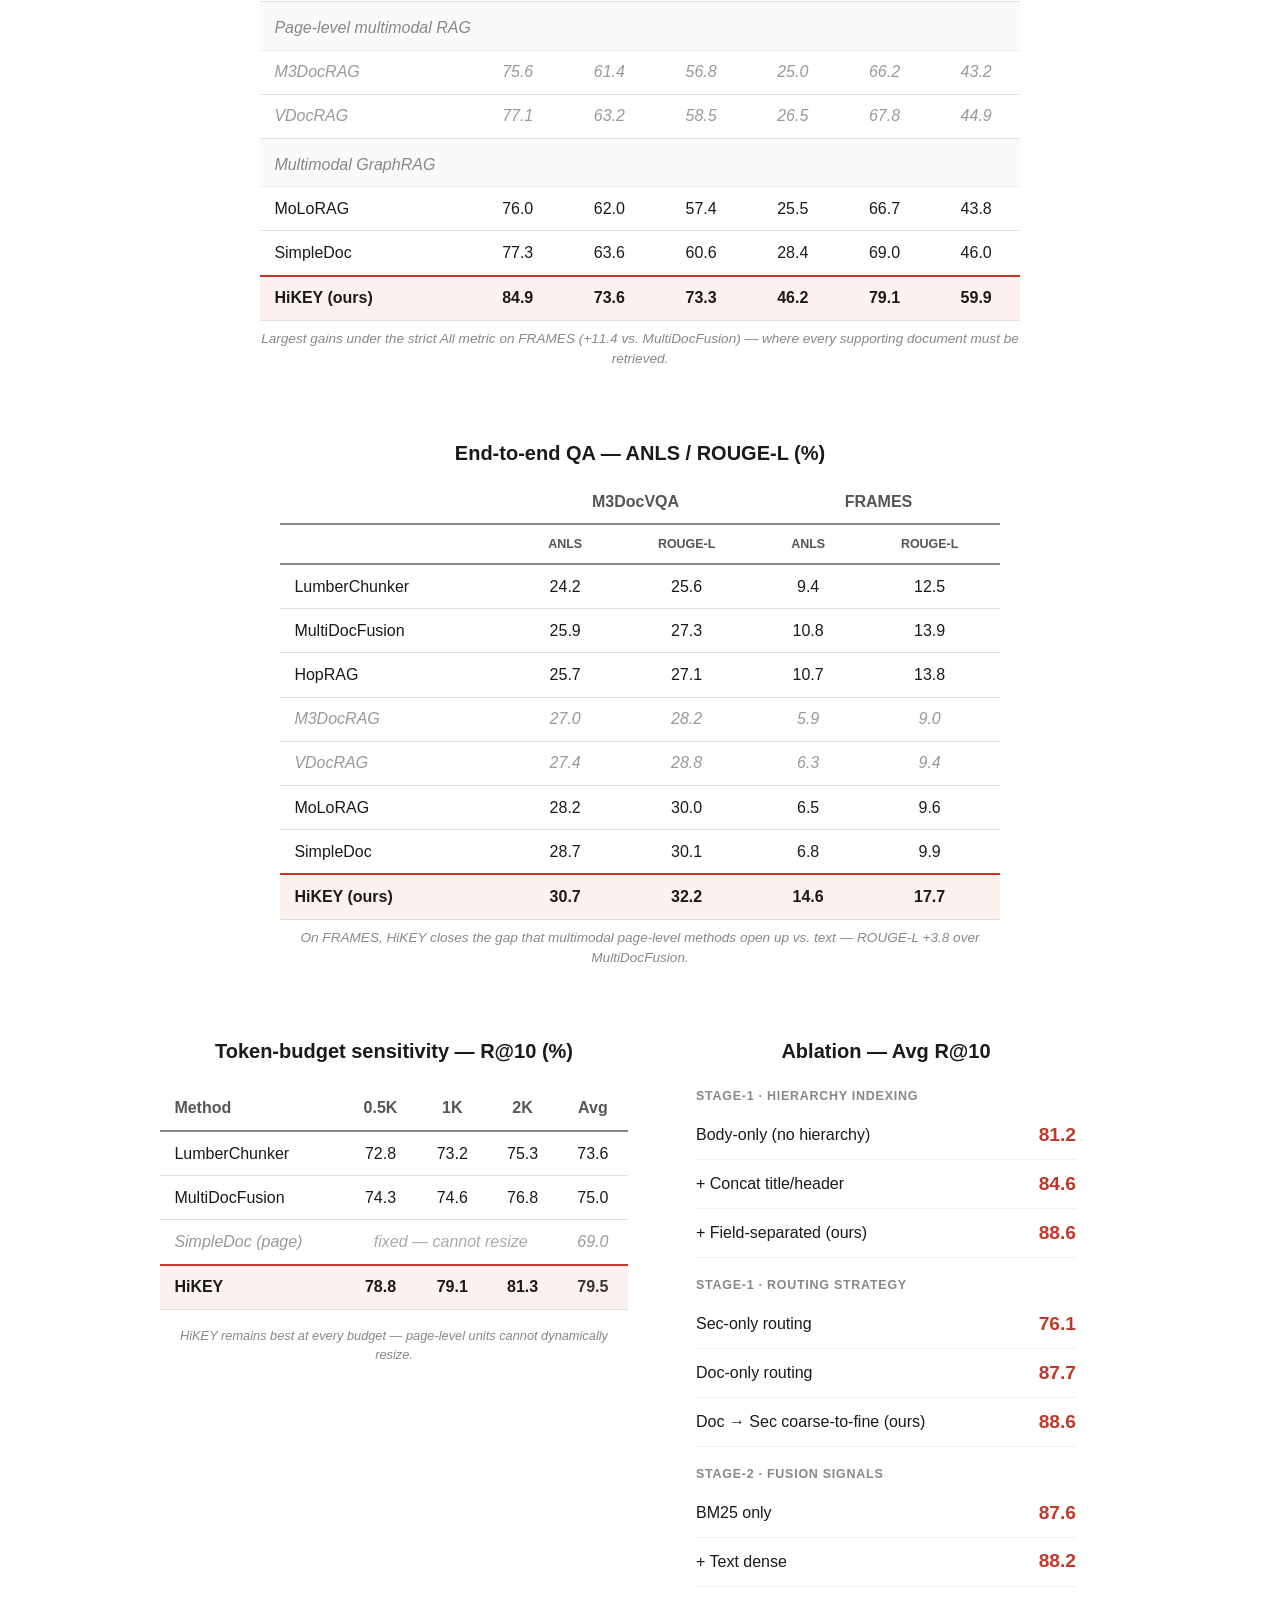
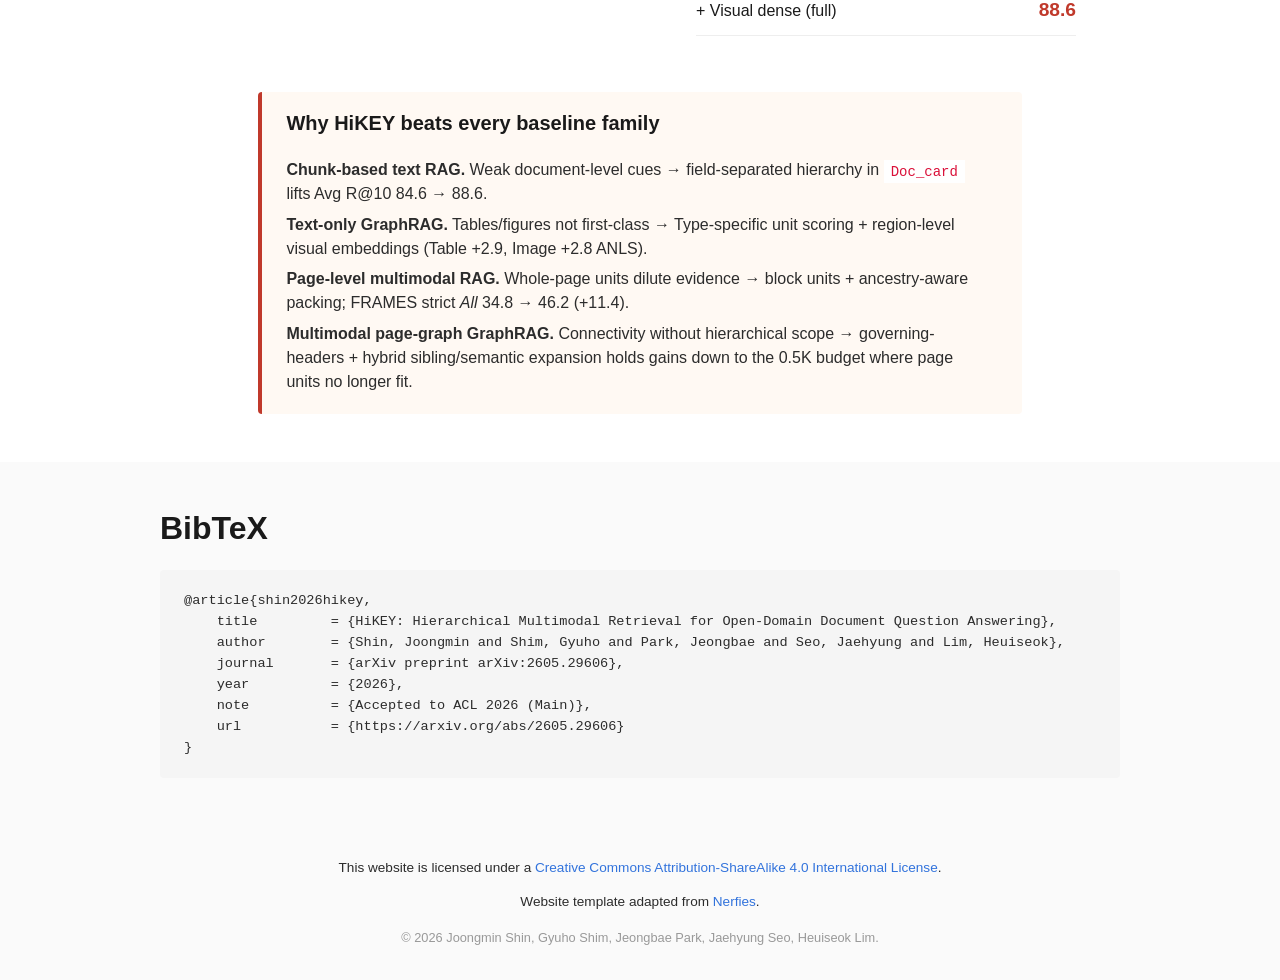
==== commit 82fc1e12: "Wire up HiKEY arXiv link (2605.29606) - Enable arXiv button on the HiKEY project page hero - Replace" ====
--- a/projects/hikey/index.html
+++ b/projects/hikey/index.html
@@ -464,7 +464,7 @@
               </a>
             </span>
             <span class="link-block">
-              <a href="javascript:void(0);" class="external-link button is-normal is-rounded is-dark" style="opacity: 0.55; cursor: not-allowed;" title="arXiv link coming soon">
+              <a href="https://arxiv.org/abs/2605.29606" class="external-link button is-normal is-rounded is-dark" target="_blank" rel="noopener">
                 <span class="icon" style="font-family: 'Times New Roman', serif; font-style: italic; font-weight: 700; font-size: 1em; line-height: 1;">𝛼</span>
                 <span>arXiv</span>
               </a>
@@ -948,11 +948,13 @@
     <h2 class="title is-3">BibTeX</h2>
     <div class="bibtex-wrapper">
       <button class="copy-btn" id="copyBibtex">COPY</button>
-<pre class="bibtex-block" id="bibtexText">@inproceedings{shin2026hikey,
-    author    = {Shin, Joongmin and Shim, Gyuho and Park, Jeongbae and Seo, Jaehyung and Lim, Heuiseok},
-    title     = {HiKEY: Hierarchical Multimodal Retrieval for Open-Domain Document Question Answering},
-    booktitle = {Proceedings of the 64th Annual Meeting of the Association for Computational Linguistics (ACL)},
-    year      = {2026}
+<pre class="bibtex-block" id="bibtexText">@article{shin2026hikey,
+    title         = {HiKEY: Hierarchical Multimodal Retrieval for Open-Domain Document Question Answering},
+    author        = {Shin, Joongmin and Shim, Gyuho and Park, Jeongbae and Seo, Jaehyung and Lim, Heuiseok},
+    journal       = {arXiv preprint arXiv:2605.29606},
+    year          = {2026},
+    note          = {Accepted to ACL 2026 (Main)},
+    url           = {https://arxiv.org/abs/2605.29606}
 }</pre>
     </div>
   </div>
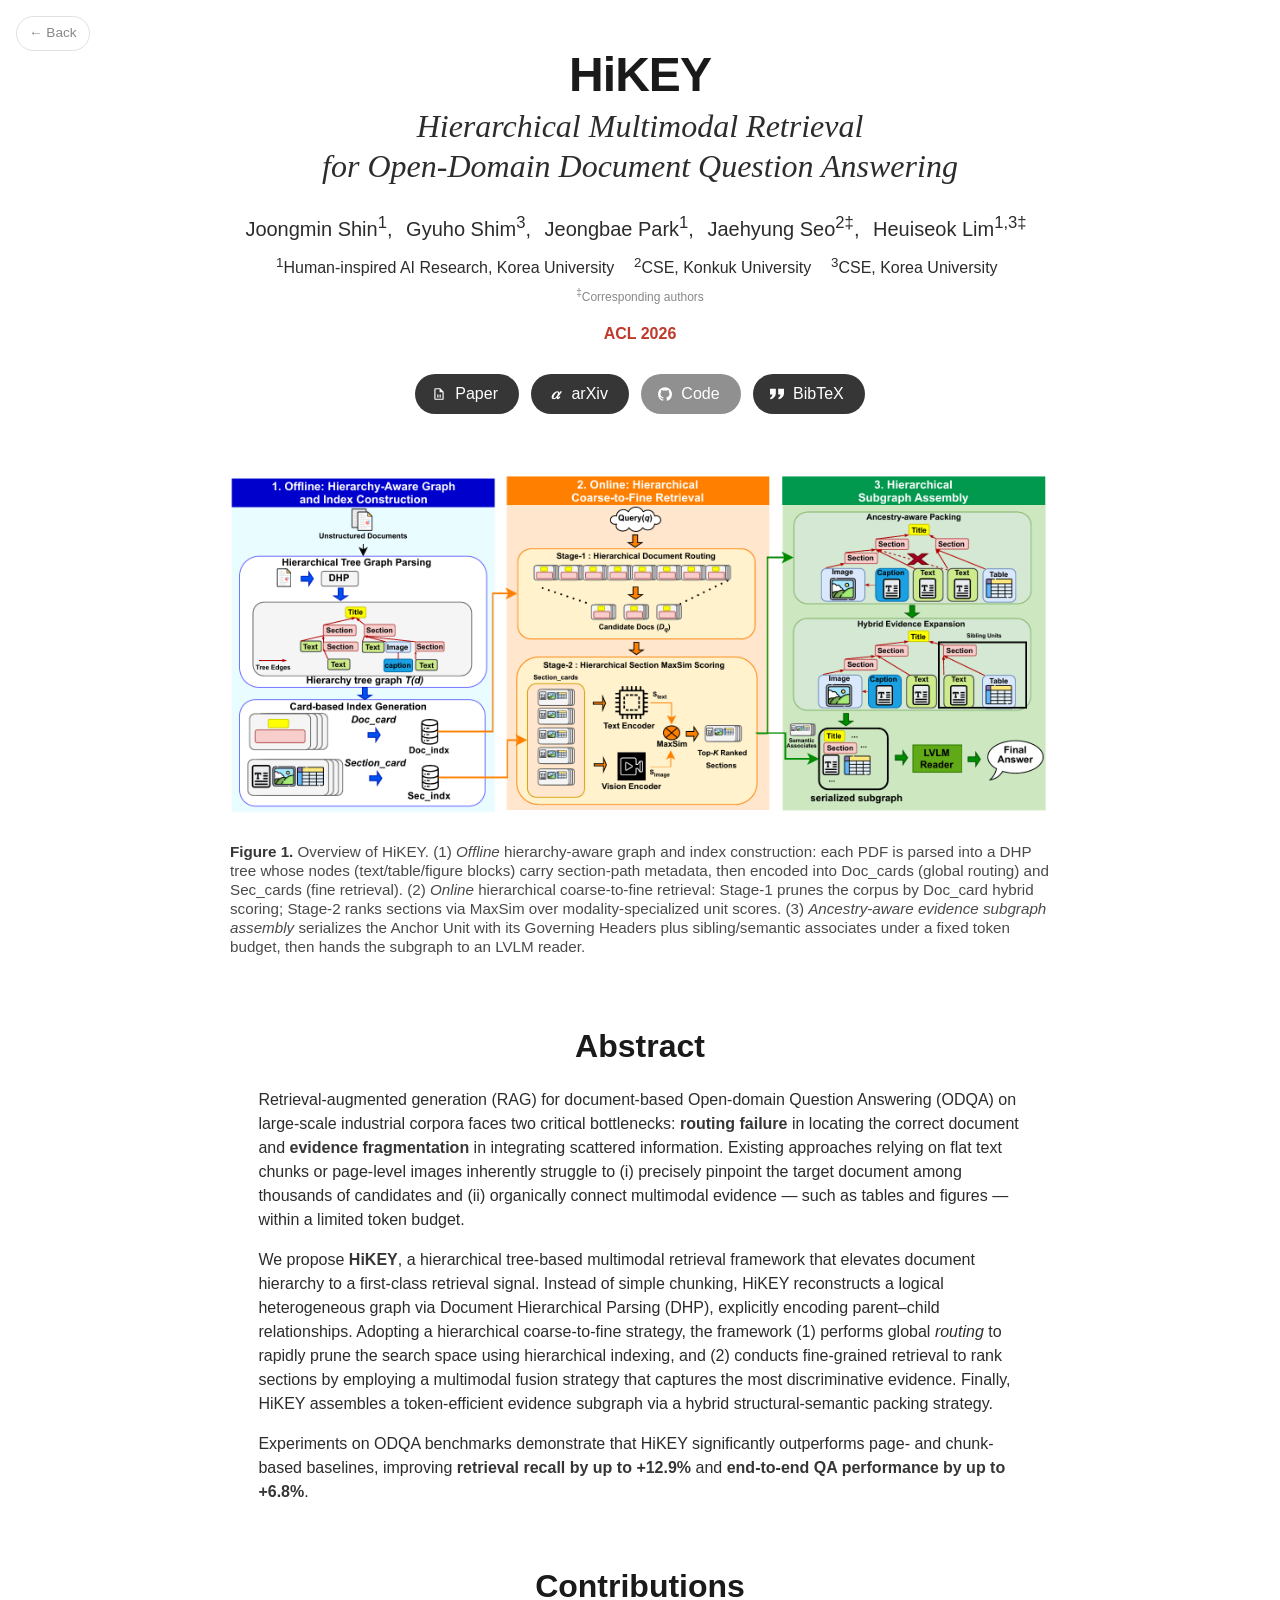
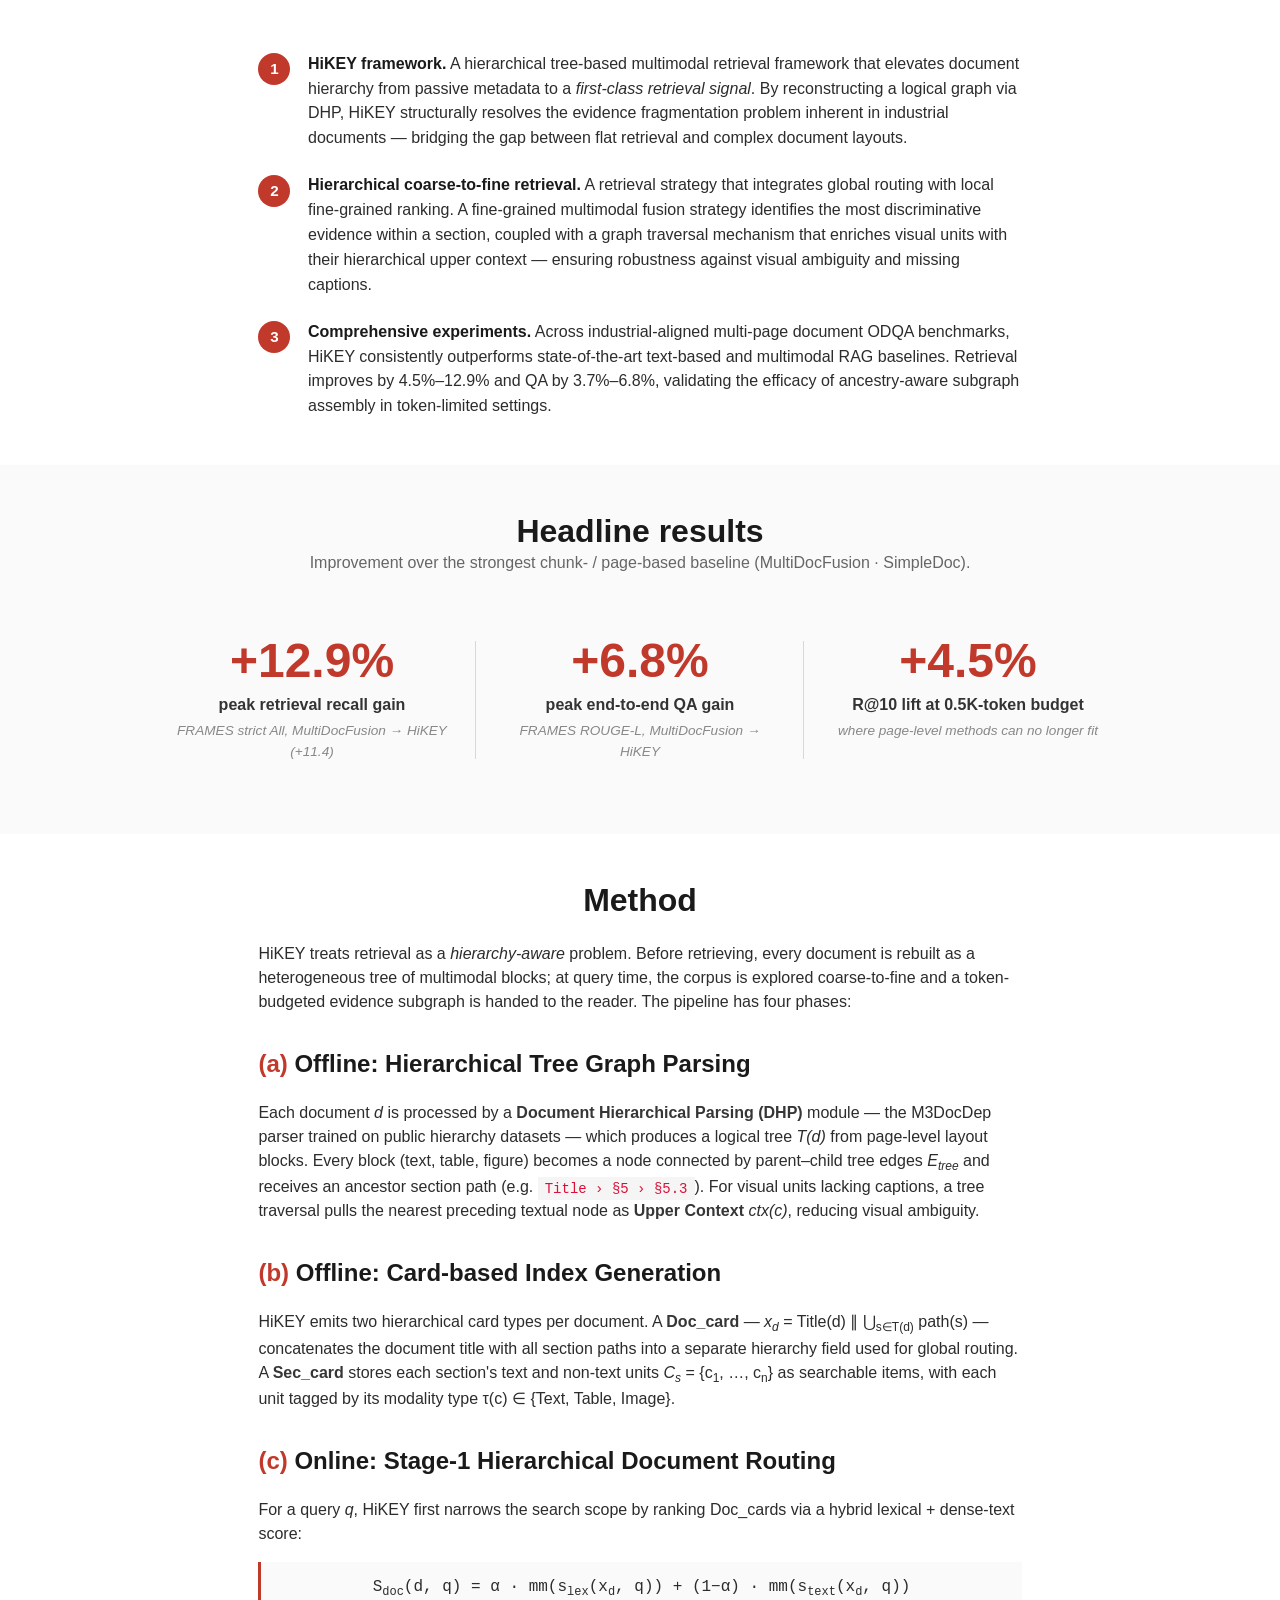
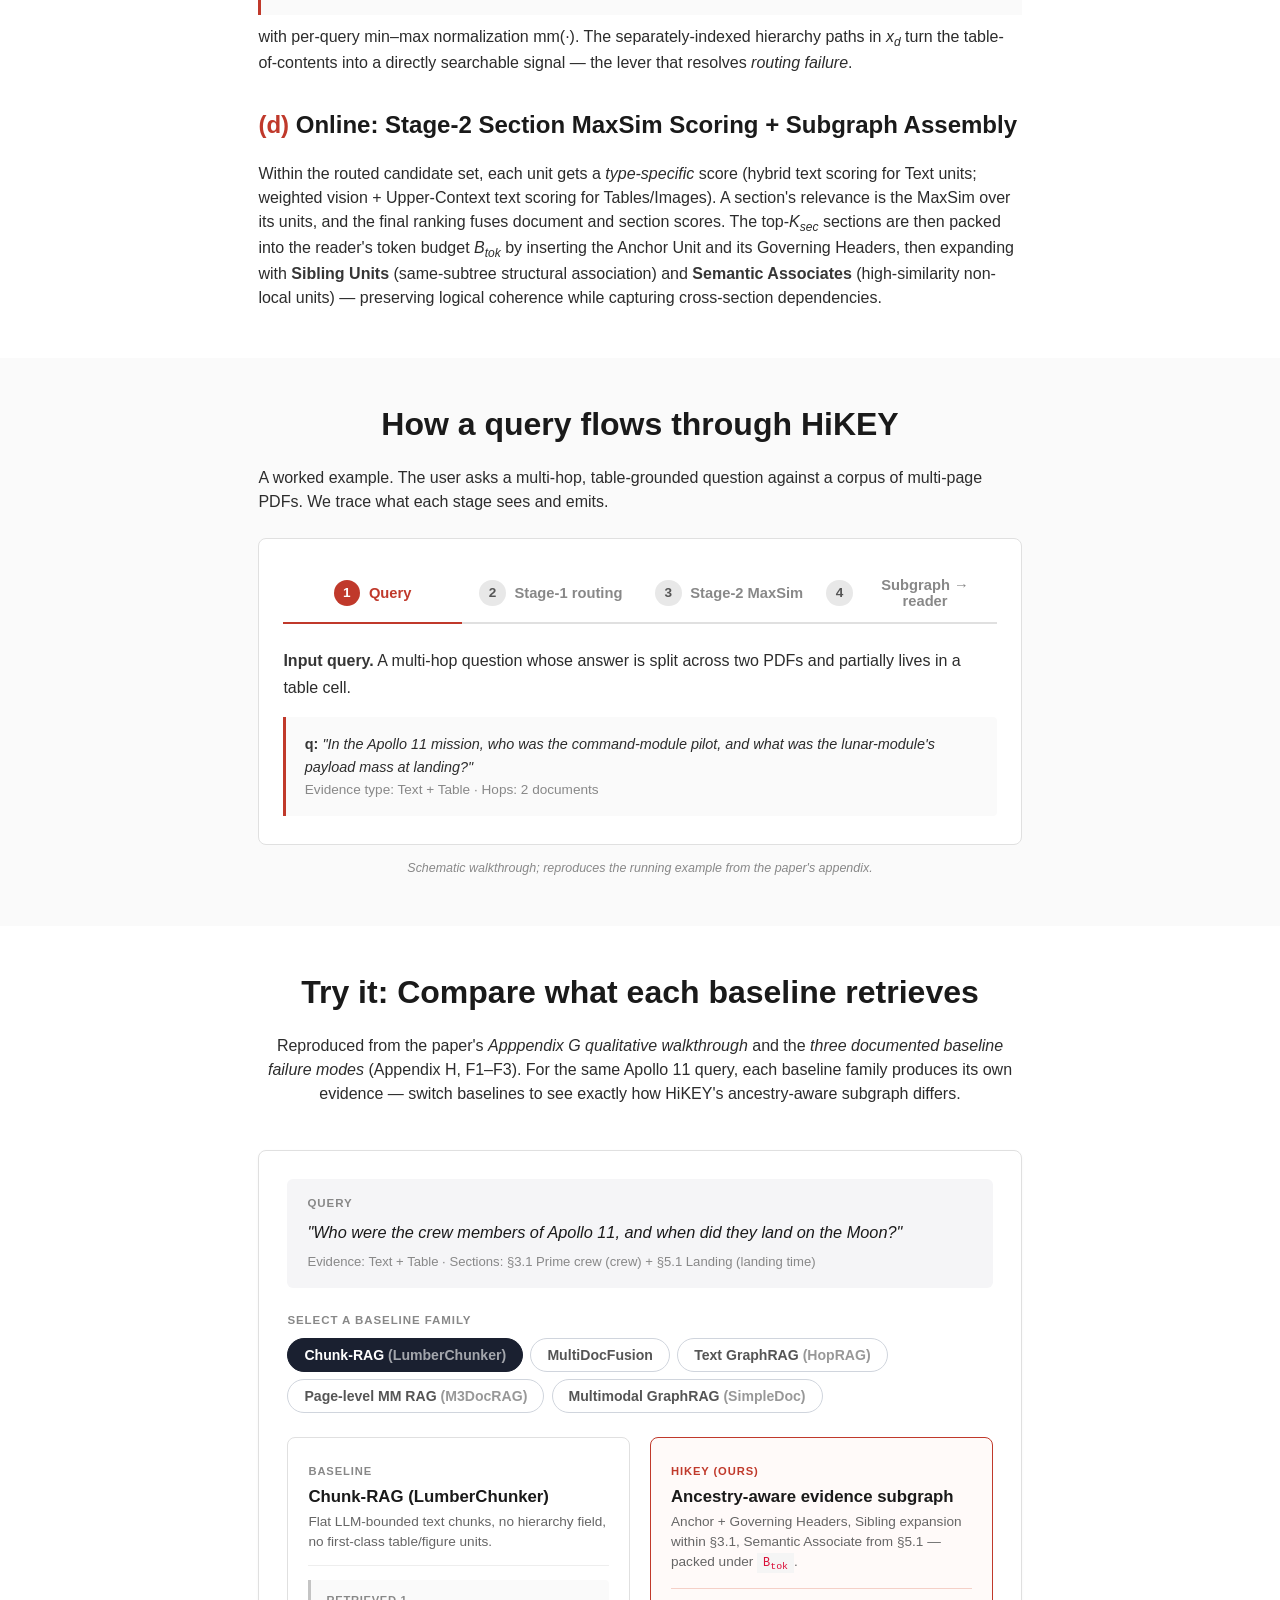
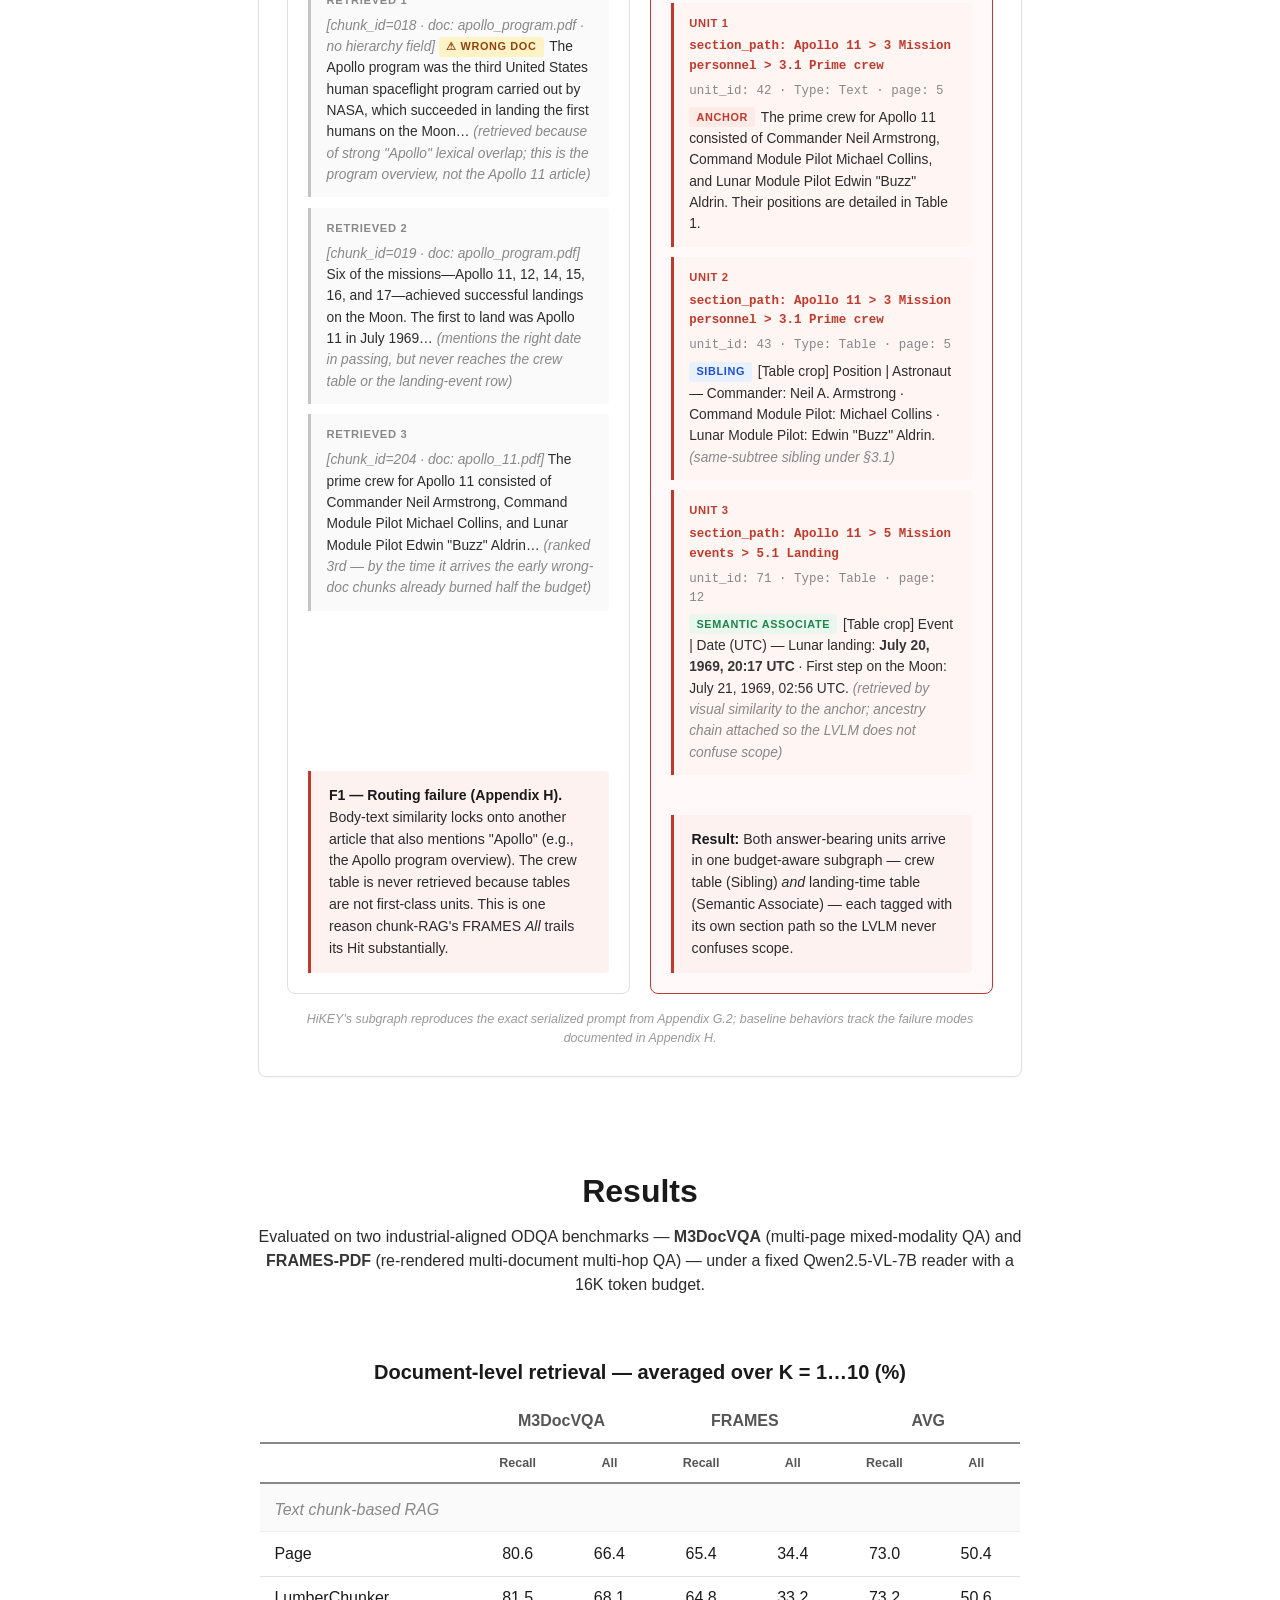
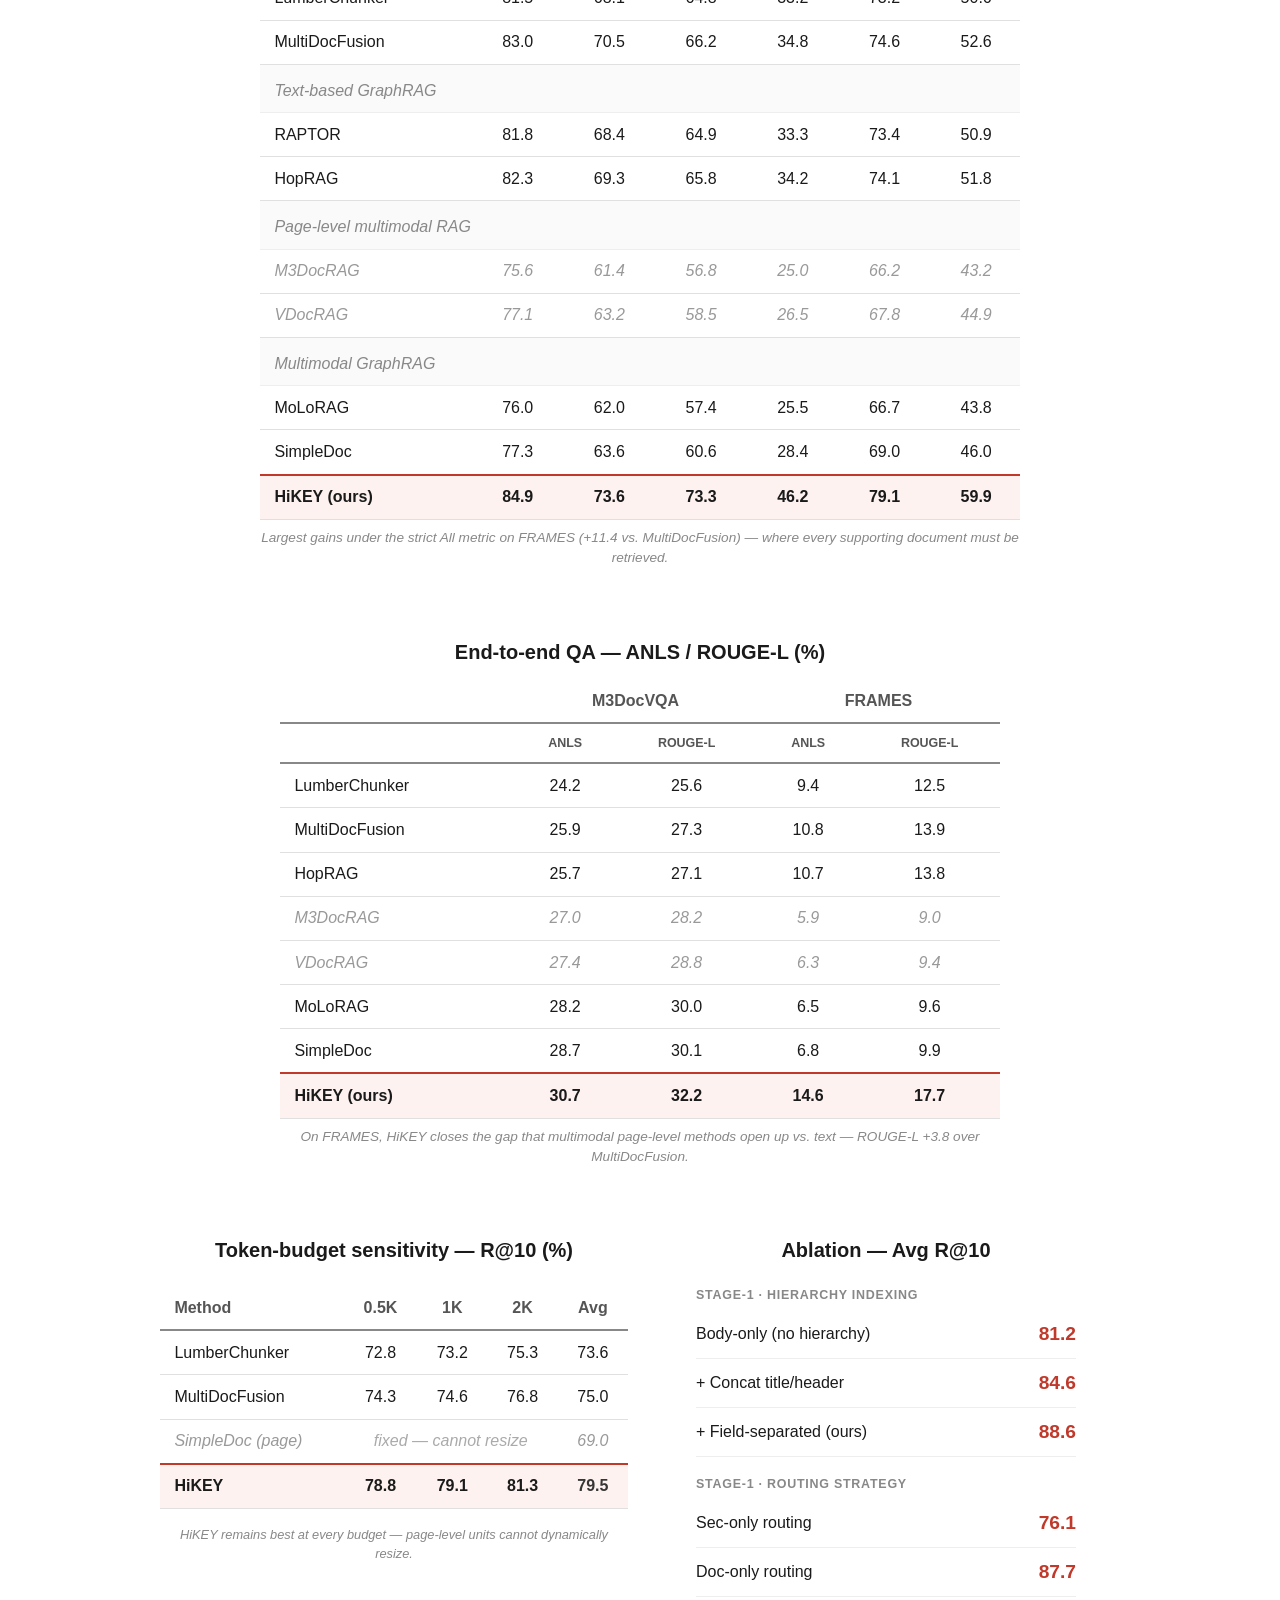
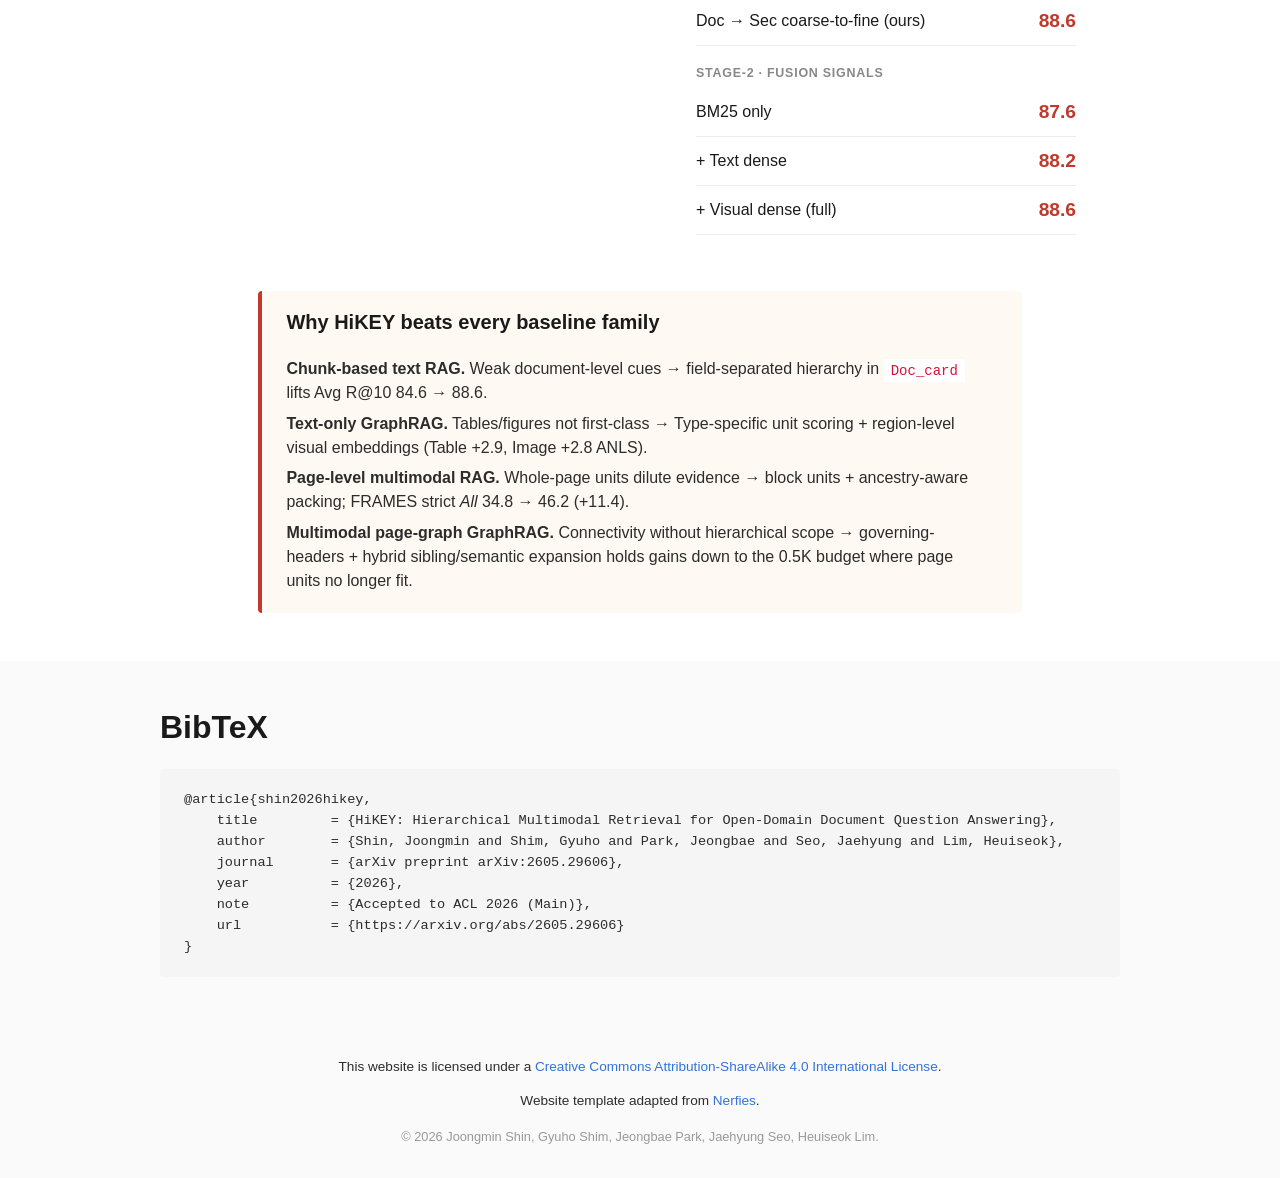
==== commit 45d91a41: "HiKEY: add Try-it widget — baseline vs ancestry-aware subgraph Reproduces the Apollo 11 walkthrough " ====
--- a/projects/hikey/index.html
+++ b/projects/hikey/index.html
@@ -355,6 +355,198 @@
     font-size: 0.83rem;
     color: #1a1a1a;
     overflow-x: auto;
+  }
+  /* Try-it widget — baseline vs HiKEY comparison */
+  .demo-widget {
+    background: #ffffff;
+    border: 1px solid #e0e0e0;
+    border-radius: 8px;
+    padding: 1.75rem;
+    margin-top: 1.25rem;
+    box-shadow: 0 1px 3px rgba(0,0,0,0.04);
+  }
+  .demo-label {
+    font-size: 0.72rem;
+    font-weight: 700;
+    text-transform: uppercase;
+    letter-spacing: 0.08em;
+    color: #888;
+    display: block;
+    margin-bottom: 0.5rem;
+  }
+  .demo-question {
+    background: #f5f5f7;
+    border-radius: 6px;
+    padding: 1rem 1.25rem;
+    margin-bottom: 1.5rem;
+  }
+  .demo-question p {
+    margin: 0;
+    font-size: 1.02rem;
+    color: #1a1a1a;
+    font-weight: 500;
+    line-height: 1.5;
+  }
+  .pill-group {
+    display: flex;
+    flex-wrap: wrap;
+    gap: 0.45rem;
+    margin-top: 0.55rem;
+  }
+  .pill {
+    background: #ffffff;
+    border: 1.5px solid #d0d5dd;
+    border-radius: 999px;
+    padding: 0.5rem 1rem;
+    font-size: 0.88rem;
+    font-weight: 600;
+    color: #555;
+    cursor: pointer;
+    transition: all 0.15s;
+    font-family: inherit;
+  }
+  .pill:hover:not(.active) {
+    border-color: #888;
+    color: #1a1a1a;
+  }
+  .pill.active {
+    background: #1a2030;
+    border-color: #1a2030;
+    color: #ffffff;
+  }
+  .cmp-grid {
+    display: grid;
+    grid-template-columns: 1fr 1fr;
+    gap: 1.25rem;
+  }
+  .cmp-col {
+    border: 1px solid #e0e0e0;
+    border-radius: 8px;
+    padding: 1.25rem;
+    background: #ffffff;
+    display: flex;
+    flex-direction: column;
+  }
+  .cmp-ours {
+    border-color: #c0392b;
+    background: #fffaf9;
+  }
+  .cmp-header {
+    margin-bottom: 0.85rem;
+    padding-bottom: 0.85rem;
+    border-bottom: 1px solid #eee;
+  }
+  .cmp-ours .cmp-header {
+    border-bottom-color: #f5d0c8;
+  }
+  .cmp-tag {
+    display: inline-block;
+    font-size: 0.7rem;
+    font-weight: 700;
+    text-transform: uppercase;
+    letter-spacing: 0.08em;
+    color: #888;
+    margin-bottom: 0.35rem;
+  }
+  .cmp-tag-ours {
+    color: #c0392b;
+  }
+  .cmp-title {
+    font-size: 1.05rem;
+    font-weight: 700;
+    color: #1a1a1a;
+    margin: 0 0 0.3rem 0;
+    line-height: 1.3;
+  }
+  .cmp-sub {
+    font-size: 0.85rem;
+    color: #666;
+    margin: 0;
+    line-height: 1.45;
+  }
+  .cmp-body {
+    flex: 1;
+    margin-bottom: 0.85rem;
+  }
+  .chunk-card {
+    background: #fafafa;
+    border-left: 3px solid #c4c4c4;
+    border-radius: 0 4px 4px 0;
+    padding: 0.75rem 0.95rem;
+    margin-bottom: 0.65rem;
+    font-size: 0.86rem;
+    line-height: 1.55;
+    color: #2c2c2c;
+  }
+  .cmp-ours .chunk-card {
+    background: #fff5f3;
+    border-left-color: #c0392b;
+  }
+  .chunk-num {
+    display: block;
+    font-size: 0.7rem;
+    font-weight: 700;
+    text-transform: uppercase;
+    letter-spacing: 0.06em;
+    color: #888;
+    margin-bottom: 0.35rem;
+  }
+  .cmp-ours .chunk-num {
+    color: #c0392b;
+  }
+  .chunk-meta {
+    display: block;
+    font-size: 0.78rem;
+    color: #c0392b;
+    font-family: ui-monospace, 'SF Mono', Consolas, monospace;
+    margin-bottom: 0.35rem;
+    font-weight: 600;
+  }
+  .chunk-meta-sub {
+    color: #888;
+    font-weight: normal;
+  }
+  .chunk-bracket {
+    color: #888;
+    font-style: italic;
+  }
+  .chunk-text {
+    color: #2c2c2c;
+  }
+  .chunk-tag {
+    display: inline-block;
+    font-size: 0.68rem;
+    font-weight: 700;
+    text-transform: uppercase;
+    letter-spacing: 0.06em;
+    padding: 0.1rem 0.45rem;
+    border-radius: 3px;
+    margin-right: 0.35rem;
+    vertical-align: 0.06rem;
+  }
+  .tag-anchor { background:#fdebe8; color:#c0392b; }
+  .tag-sibling { background:#e8f1ff; color:#1d4ed8; }
+  .tag-semantic { background:#e9f7ef; color:#1e8449; }
+  .tag-fail { background:#fef3c7; color:#92400e; }
+  .demo-callout {
+    background: #fdf2f0;
+    border-left: 3px solid #c0392b;
+    border-radius: 0 4px 4px 0;
+    padding: 0.85rem 1.1rem;
+    margin-top: 1rem;
+    font-size: 0.88rem;
+    color: #2c2c2c;
+    line-height: 1.55;
+  }
+  .demo-callout strong { color: #1a1a1a; }
+  @media (max-width: 768px) {
+    .cmp-grid {
+      grid-template-columns: 1fr;
+    }
+    .pill {
+      font-size: 0.82rem;
+      padding: 0.45rem 0.85rem;
+    }
   }
   @media (max-width: 768px) {
     .walk-step {
@@ -738,6 +930,77 @@
         <p style="font-size:0.78rem; color:#888; font-style:italic; text-align:center; margin-top:0.85rem;">
           Schematic walkthrough; reproduces the running example from the paper's appendix.
         </p>
+      </div>
+    </div>
+  </div>
+</section>
+
+<!-- ════════════ TRY IT — BASELINE vs HiKEY ════════════ -->
+<section class="section">
+  <div class="container is-max-desktop">
+    <div class="columns is-centered has-text-centered">
+      <div class="column is-four-fifths">
+        <h2 class="title is-3">Try it: Compare what each baseline retrieves</h2>
+        <p class="content">
+          Reproduced from the paper's <em>Apppendix G qualitative walkthrough</em> and the <em>three documented baseline failure modes</em> (Appendix H, F1–F3). For the same Apollo 11 query, each baseline family produces its own evidence — switch baselines to see exactly how HiKEY's ancestry-aware subgraph differs.
+        </p>
+      </div>
+    </div>
+    <div class="columns is-centered">
+      <div class="column is-four-fifths">
+        <div class="demo-widget">
+
+          <div class="demo-question">
+            <span class="demo-label">Query</span>
+            <p><em>"Who were the crew members of Apollo 11, and when did they land on the Moon?"</em></p>
+            <p style="font-size: 0.82rem; color: #888; margin-top: 0.5rem;">Evidence: Text + Table · Sections: §3.1 Prime crew (crew) + §5.1 Landing (landing time)</p>
+          </div>
+
+          <!-- Baseline selector pills -->
+          <div style="margin-bottom: 1.5rem;">
+            <span class="demo-label">Select a baseline family</span>
+            <div class="pill-group">
+              <button class="pill active" data-bl="chunk">Chunk-RAG <span style="opacity:.6;">(LumberChunker)</span></button>
+              <button class="pill" data-bl="mdf">MultiDocFusion</button>
+              <button class="pill" data-bl="text-graph">Text GraphRAG <span style="opacity:.6;">(HopRAG)</span></button>
+              <button class="pill" data-bl="page-mm">Page-level MM RAG <span style="opacity:.6;">(M3DocRAG)</span></button>
+              <button class="pill" data-bl="mm-graph">Multimodal GraphRAG <span style="opacity:.6;">(SimpleDoc)</span></button>
+            </div>
+          </div>
+
+          <div class="cmp-grid">
+
+            <!-- Left: selected baseline -->
+            <div class="cmp-col cmp-baseline">
+              <div class="cmp-header">
+                <span class="cmp-tag">Baseline</span>
+                <h4 class="cmp-title" id="blName">Chunk-RAG (LumberChunker)</h4>
+                <p class="cmp-sub" id="blSub">Flat text chunks, no hierarchy field, corpus-wide similarity.</p>
+              </div>
+              <div class="cmp-body" id="blChunks"></div>
+              <div class="demo-callout" id="blCallout"></div>
+            </div>
+
+            <!-- Right: HiKEY -->
+            <div class="cmp-col cmp-ours">
+              <div class="cmp-header">
+                <span class="cmp-tag cmp-tag-ours">HiKEY (ours)</span>
+                <h4 class="cmp-title">Ancestry-aware evidence subgraph</h4>
+                <p class="cmp-sub">Anchor + Governing Headers, Sibling expansion within §3.1, Semantic Associate from §5.1 — packed under <code>B<sub>tok</sub></code>.</p>
+              </div>
+              <div class="cmp-body" id="ourChunks"></div>
+              <div class="demo-callout">
+                <strong>Result:</strong> Both answer-bearing units arrive in one budget-aware subgraph — crew table (Sibling) <em>and</em> landing-time table (Semantic Associate) — each tagged with its own section path so the LVLM never confuses scope.
+              </div>
+            </div>
+
+          </div>
+
+          <p style="text-align:center; font-size:0.78rem; color:#999; font-style:italic; margin-top:1rem;">
+            HiKEY's subgraph reproduces the exact serialized prompt from Appendix G.2; baseline behaviors track the failure modes documented in Appendix H.
+          </p>
+
+        </div>
       </div>
     </div>
   </div>
@@ -1005,6 +1268,167 @@
       document.querySelector(`.walk-pane[data-pane="${step}"]`).classList.add('active');
     });
   });
+
+  // ─────────────────────────────────────────────────────────────
+  // "Try it" widget — HiKEY's subgraph vs each baseline family,
+  // reproducing the Apollo 11 walkthrough from Appendix G plus
+  // the F1–F3 failure modes documented in Appendix H.
+  // ─────────────────────────────────────────────────────────────
+
+  // HiKEY's emitted subgraph (verbatim from Appendix G.2's serialized prompt).
+  const hikeyChunks = [
+    {
+      meta: '<span class="chunk-meta">section_path: Apollo 11 &gt; 3 Mission personnel &gt; 3.1 Prime crew</span><span class="chunk-meta chunk-meta-sub">unit_id: 42 · Type: Text · page: 5</span>',
+      text: '<span class="chunk-tag tag-anchor">Anchor</span>The prime crew for Apollo 11 consisted of Commander Neil Armstrong, Command Module Pilot Michael Collins, and Lunar Module Pilot Edwin "Buzz" Aldrin. Their positions are detailed in Table 1.'
+    },
+    {
+      meta: '<span class="chunk-meta">section_path: Apollo 11 &gt; 3 Mission personnel &gt; 3.1 Prime crew</span><span class="chunk-meta chunk-meta-sub">unit_id: 43 · Type: Table · page: 5</span>',
+      text: '<span class="chunk-tag tag-sibling">Sibling</span>[Table crop] Position | Astronaut — Commander: Neil A. Armstrong · Command Module Pilot: Michael Collins · Lunar Module Pilot: Edwin "Buzz" Aldrin. <span class="chunk-bracket">(same-subtree sibling under §3.1)</span>'
+    },
+    {
+      meta: '<span class="chunk-meta">section_path: Apollo 11 &gt; 5 Mission events &gt; 5.1 Landing</span><span class="chunk-meta chunk-meta-sub">unit_id: 71 · Type: Table · page: 12</span>',
+      text: '<span class="chunk-tag tag-semantic">Semantic Associate</span>[Table crop] Event | Date (UTC) — Lunar landing: <strong>July 20, 1969, 20:17 UTC</strong> · First step on the Moon: July 21, 1969, 02:56 UTC. <span class="chunk-bracket">(retrieved by visual similarity to the anchor; ancestry chain attached so the LVLM does not confuse scope)</span>'
+    }
+  ];
+
+  // Baseline behaviors — each maps onto a paper-documented failure mode.
+  const baselines = {
+    chunk: {
+      name: "Chunk-RAG (LumberChunker)",
+      sub: "Flat LLM-bounded text chunks, no hierarchy field, no first-class table/figure units.",
+      callout: "<strong>F1 — Routing failure (Appendix H).</strong> Body-text similarity locks onto another article that also mentions \"Apollo\" (e.g., the Apollo program overview). The crew table is never retrieved because tables are not first-class units. This is one reason chunk-RAG's FRAMES <em>All</em> trails its Hit substantially.",
+      chunks: [
+        {
+          meta: '<span class="chunk-bracket">[chunk_id=018 · doc: apollo_program.pdf · no hierarchy field]</span>',
+          text: '<span class="chunk-tag tag-fail">⚠ Wrong doc</span>The Apollo program was the third United States human spaceflight program carried out by NASA, which succeeded in landing the first humans on the Moon… <span class="chunk-bracket">(retrieved because of strong "Apollo" lexical overlap; this is the program overview, not the Apollo 11 article)</span>'
+        },
+        {
+          meta: '<span class="chunk-bracket">[chunk_id=019 · doc: apollo_program.pdf]</span>',
+          text: 'Six of the missions—Apollo 11, 12, 14, 15, 16, and 17—achieved successful landings on the Moon. The first to land was Apollo 11 in July 1969… <span class="chunk-bracket">(mentions the right date in passing, but never reaches the crew table or the landing-event row)</span>'
+        },
+        {
+          meta: '<span class="chunk-bracket">[chunk_id=204 · doc: apollo_11.pdf]</span>',
+          text: 'The prime crew for Apollo 11 consisted of Commander Neil Armstrong, Command Module Pilot Michael Collins, and Lunar Module Pilot Edwin "Buzz" Aldrin… <span class="chunk-bracket">(ranked 3rd — by the time it arrives the early wrong-doc chunks already burned half the budget)</span>'
+        }
+      ]
+    },
+    mdf: {
+      name: "MultiDocFusion",
+      sub: "Hierarchy-aware text chunking, but the section path is concatenated into the body string (no separately indexed hierarchy field).",
+      callout: "<strong>Stage-1 ablation makes this concrete.</strong> Body-only → +Concat hierarchy → +Field-separated hierarchy: 81.2 → 84.6 → 88.6 Avg R@10. MultiDocFusion lands at 84.6 because concatenation lets body terms swamp the structural signal.",
+      chunks: [
+        {
+          meta: '<span class="chunk-bracket">[hier_chunk · doc: apollo_11.pdf · path concatenated into body]</span>',
+          text: '"Apollo 11 > 3 Mission personnel > 3.1 Prime crew The prime crew for Apollo 11 consisted of Commander Neil Armstrong, Command Module Pilot Michael Collins…" <span class="chunk-bracket">(correct doc, but hierarchy is concatenated — body terms dominate scoring)</span>'
+        },
+        {
+          meta: '<span class="chunk-bracket">[hier_chunk · doc: apollo_11.pdf]</span>',
+          text: '"Apollo 11 > 5 Mission events > 5.1 Landing The Eagle landed at Mare Tranquillitatis at 20:17 UTC on July 20, 1969…" <span class="chunk-bracket">(landing prose; the table itself is split out and ranked lower because tables are not first-class)</span>'
+        },
+        {
+          meta: '<span class="chunk-bracket">[hier_chunk · doc: apollo_program.pdf]</span>',
+          text: '<span class="chunk-tag tag-fail">⚠</span>"Apollo program > 4 Missions > 4.2 Lunar landings Six missions achieved successful landings on the Moon…" <span class="chunk-bracket">(slips in because the hierarchy string lives inside body and body similarity is high)</span>'
+        }
+      ]
+    },
+    "text-graph": {
+      name: "Text-based GraphRAG (HopRAG)",
+      sub: "Chunk-similarity graph with multi-hop expansion. Multi-hop succeeds on text, but tables and figures are not first-class retrieval targets.",
+      callout: "<strong>F3 — Multi-hop on text but breaks on table/figure-anchored evidence (Appendix H).</strong> RAPTOR/HopRAG retrieve nearby text that <em>mentions</em> Table 1 or the landing-time table, missing the content itself. Consistent with the Table (+2.9) and Image (+2.8) gaps in Tab. 3.",
+      chunks: [
+        {
+          meta: '<span class="chunk-bracket">[text_node · doc: apollo_11.pdf · hop=0]</span>',
+          text: 'The prime crew of Apollo 11 was selected in January 1969. Their names and assignments are summarized in Table 1 of this section. <span class="chunk-bracket">(text mentions Table 1; the table crop itself is not in the graph)</span>'
+        },
+        {
+          meta: '<span class="chunk-bracket">[text_node · hop=1, expanded via pseudo-query]</span>',
+          text: 'Commander Neil Armstrong, a former test pilot, had previously flown on Gemini 8… <span class="chunk-bracket">(biographical hop — useful context but does not list all three crew members compactly)</span>'
+        },
+        {
+          meta: '<span class="chunk-bracket">[text_node · hop=2]</span>',
+          text: 'The lunar landing on July 20, 1969 was watched by an estimated 650 million viewers. <span class="chunk-bracket">(again: prose about the landing; the precise UTC time lives in the §5.1 table, which this method cannot reach)</span>'
+        }
+      ]
+    },
+    "page-mm": {
+      name: "Page-level multimodal RAG (M3DocRAG / VDocRAG)",
+      sub: "Full-page image embedding. Captures layout but not block-level structure.",
+      callout: "<strong>F2 — Correct page retrieved, answer drowned by page noise (Appendix H).</strong> Page-level units inject large amounts of irrelevant text + visual noise into the 16K budget, pushing the answer span below the model's attention. At 0.5K budget these methods cannot even fit.",
+      chunks: [
+        {
+          meta: '<span class="chunk-bracket">[page_5 · apollo_11.pdf · whole-page image · ~3.3K tokens]</span>',
+          text: '<span class="chunk-tag tag-fail">⚠ Page-wide noise</span>[full-page rendering] §3 Mission personnel · §3.1 Prime crew · §3.2 Backup crew · §3.3 Support crew · sidebar with mission insignia · launch-vehicle stats… <span class="chunk-bracket">(the crew table is on this page but surrounded by 2K tokens of unrelated content the LVLM has to compete with)</span>'
+        },
+        {
+          meta: '<span class="chunk-bracket">[page_12 · apollo_11.pdf · whole-page image]</span>',
+          text: '[full-page rendering] §5 Mission events · §5.1 Landing · §5.2 Surface operations · multiple photos of EVA · descent-stage diagram… <span class="chunk-bracket">(landing time is in the §5.1 table, but only 1 out of ~3K tokens on this page is the answer)</span>'
+        },
+        {
+          meta: '<span class="chunk-bracket">[page_3 · apollo_11.pdf · whole-page image]</span>',
+          text: '<span class="chunk-tag tag-fail">⚠</span>[full-page rendering] §1 Background · §2 Spacecraft overview … <span class="chunk-bracket">(off-topic page makes it through ranking because the page embedding compresses everything into one vector — at 0.5K budget, methods like this don\'t fit at all and are marked Fixed)</span>'
+        }
+      ]
+    },
+    "mm-graph": {
+      name: "Multimodal page-graph GraphRAG (SimpleDoc / MoLoRAG)",
+      sub: "Pages-as-nodes with similarity edges. Connectivity without hierarchical scope at serialization time.",
+      callout: "<strong>Connectivity without hierarchical scope.</strong> Even when page 5 and page 12 are linked in the page graph, neither node carries a section path the Reader can use to disambiguate ‘Prime crew' (§3.1) from ‘Landing' (§5.1). At 0.5K tokens the page-graph methods can no longer fit — HiKEY's block units + governing-headers still do.",
+      chunks: [
+        {
+          meta: '<span class="chunk-bracket">[page_node_5 · apollo_11.pdf]</span>',
+          text: 'Whole-page embedding of page 5 (mission personnel area). Edge → page_node_12 (similarity 0.71). <span class="chunk-bracket">(no section path — the reader cannot tell the §3.1 crew table apart from §3.2 backup crew on the same page)</span>'
+        },
+        {
+          meta: '<span class="chunk-bracket">[page_node_12 · apollo_11.pdf]</span>',
+          text: 'Whole-page embedding of page 12 (mission events area). Edge → page_node_5. <span class="chunk-bracket">(page-level graph expansion brings both pages — but every section on those pages comes along for the ride)</span>'
+        },
+        {
+          meta: '<span class="chunk-bracket">[page_node_8 · apollo_11.pdf · expanded via page graph]</span>',
+          text: '<span class="chunk-tag tag-fail">⚠</span>Whole-page embedding of page 8 (lunar module engineering). Reached via similarity expansion. <span class="chunk-bracket">(no hierarchical filter — graph traversal cannot tell that this page is structurally unrelated to the §3.1 anchor)</span>'
+        }
+      ]
+    }
+  };
+
+  function renderHikeyChunks(containerEl) {
+    containerEl.innerHTML = hikeyChunks.map((c, i) => `
+      <div class="chunk-card">
+        <span class="chunk-num">Unit ${i+1}</span>
+        ${c.meta || ''}
+        <span class="chunk-text">${c.text}</span>
+      </div>
+    `).join('');
+  }
+
+  function renderBaselineChunks(containerEl, chunks) {
+    containerEl.innerHTML = chunks.map((c, i) => `
+      <div class="chunk-card">
+        <span class="chunk-num">Retrieved ${i+1}</span>
+        ${c.meta || ''}
+        <span class="chunk-text">${c.text}</span>
+      </div>
+    `).join('');
+  }
+
+  function renderBaseline(key) {
+    const b = baselines[key];
+    if (!b) return;
+    document.getElementById('blName').textContent = b.name;
+    document.getElementById('blSub').textContent = b.sub;
+    document.getElementById('blCallout').innerHTML = b.callout;
+    renderBaselineChunks(document.getElementById('blChunks'), b.chunks);
+    renderHikeyChunks(document.getElementById('ourChunks'));
+  }
+
+  document.querySelectorAll('.pill').forEach(pill => {
+    pill.addEventListener('click', () => {
+      document.querySelectorAll('.pill').forEach(p => p.classList.remove('active'));
+      pill.classList.add('active');
+      renderBaseline(pill.dataset.bl);
+    });
+  });
+
+  renderBaseline('chunk');
 </script>
 
 </body>
